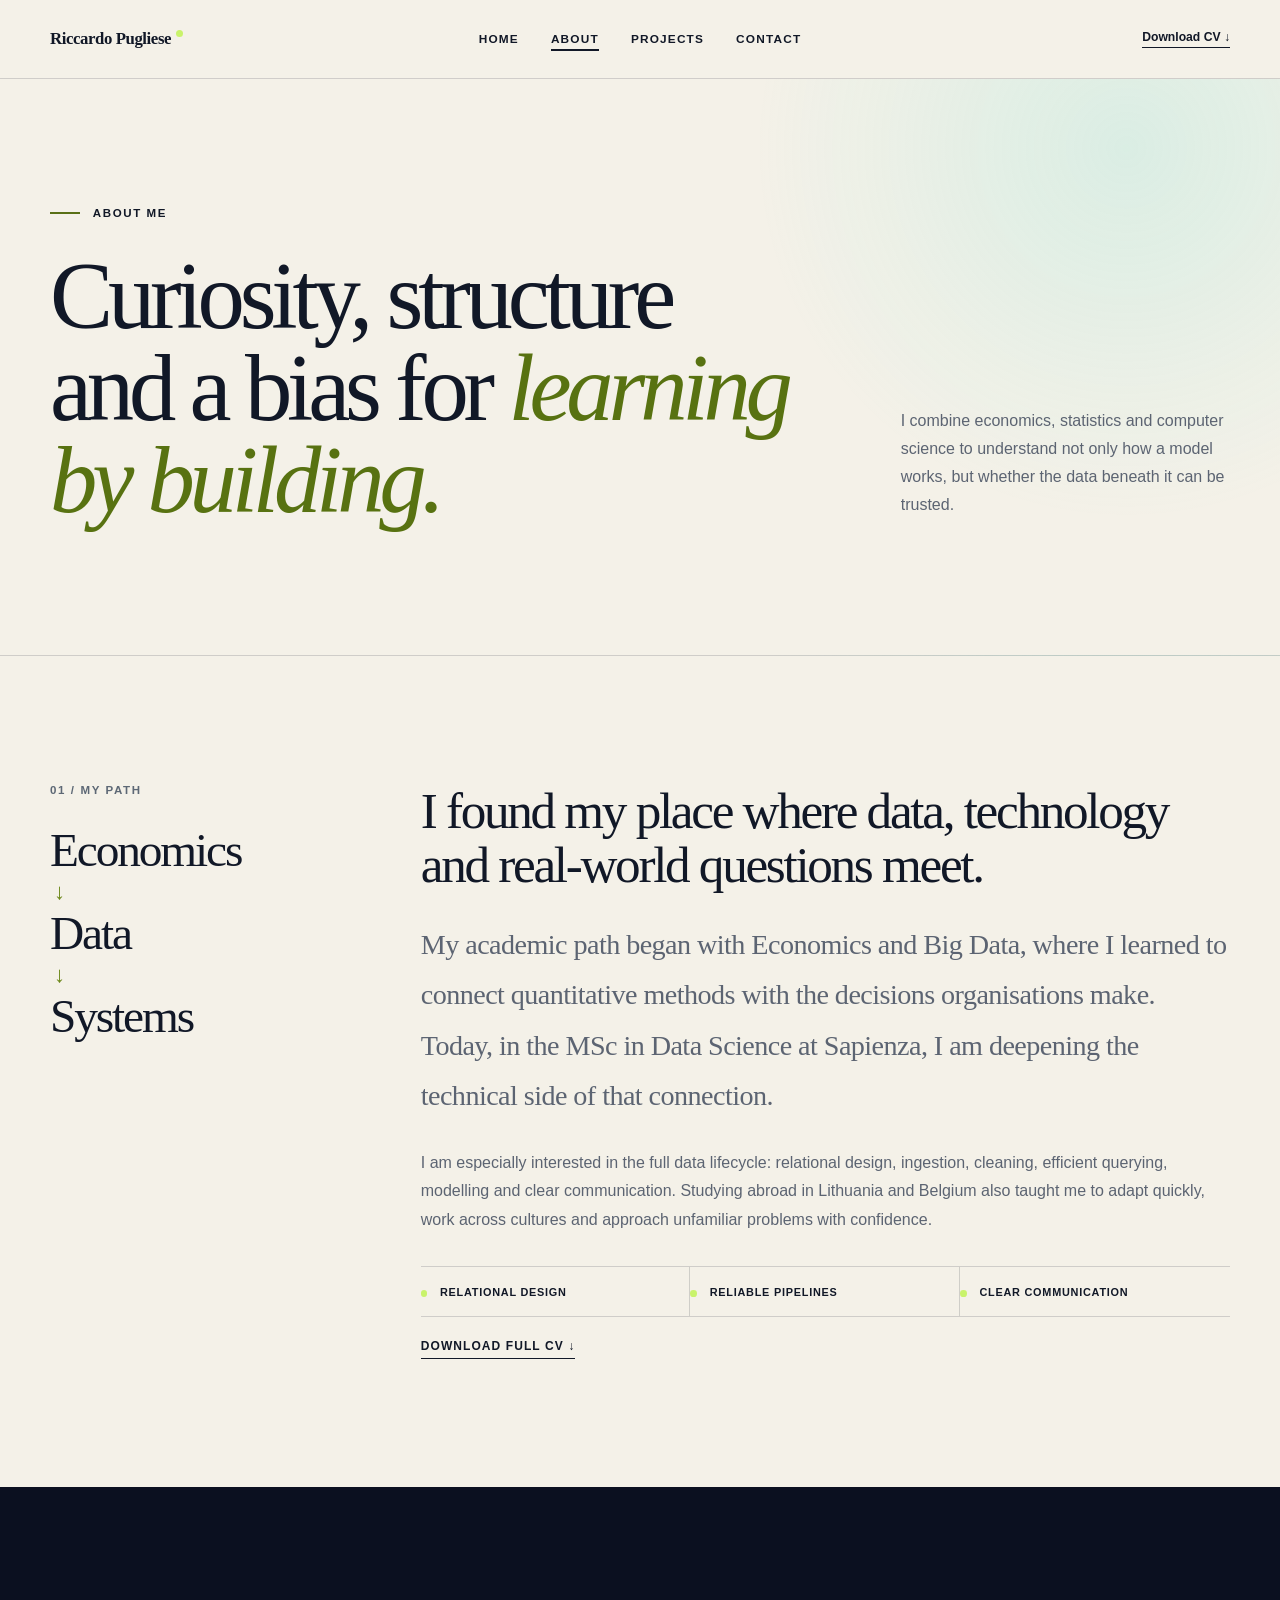
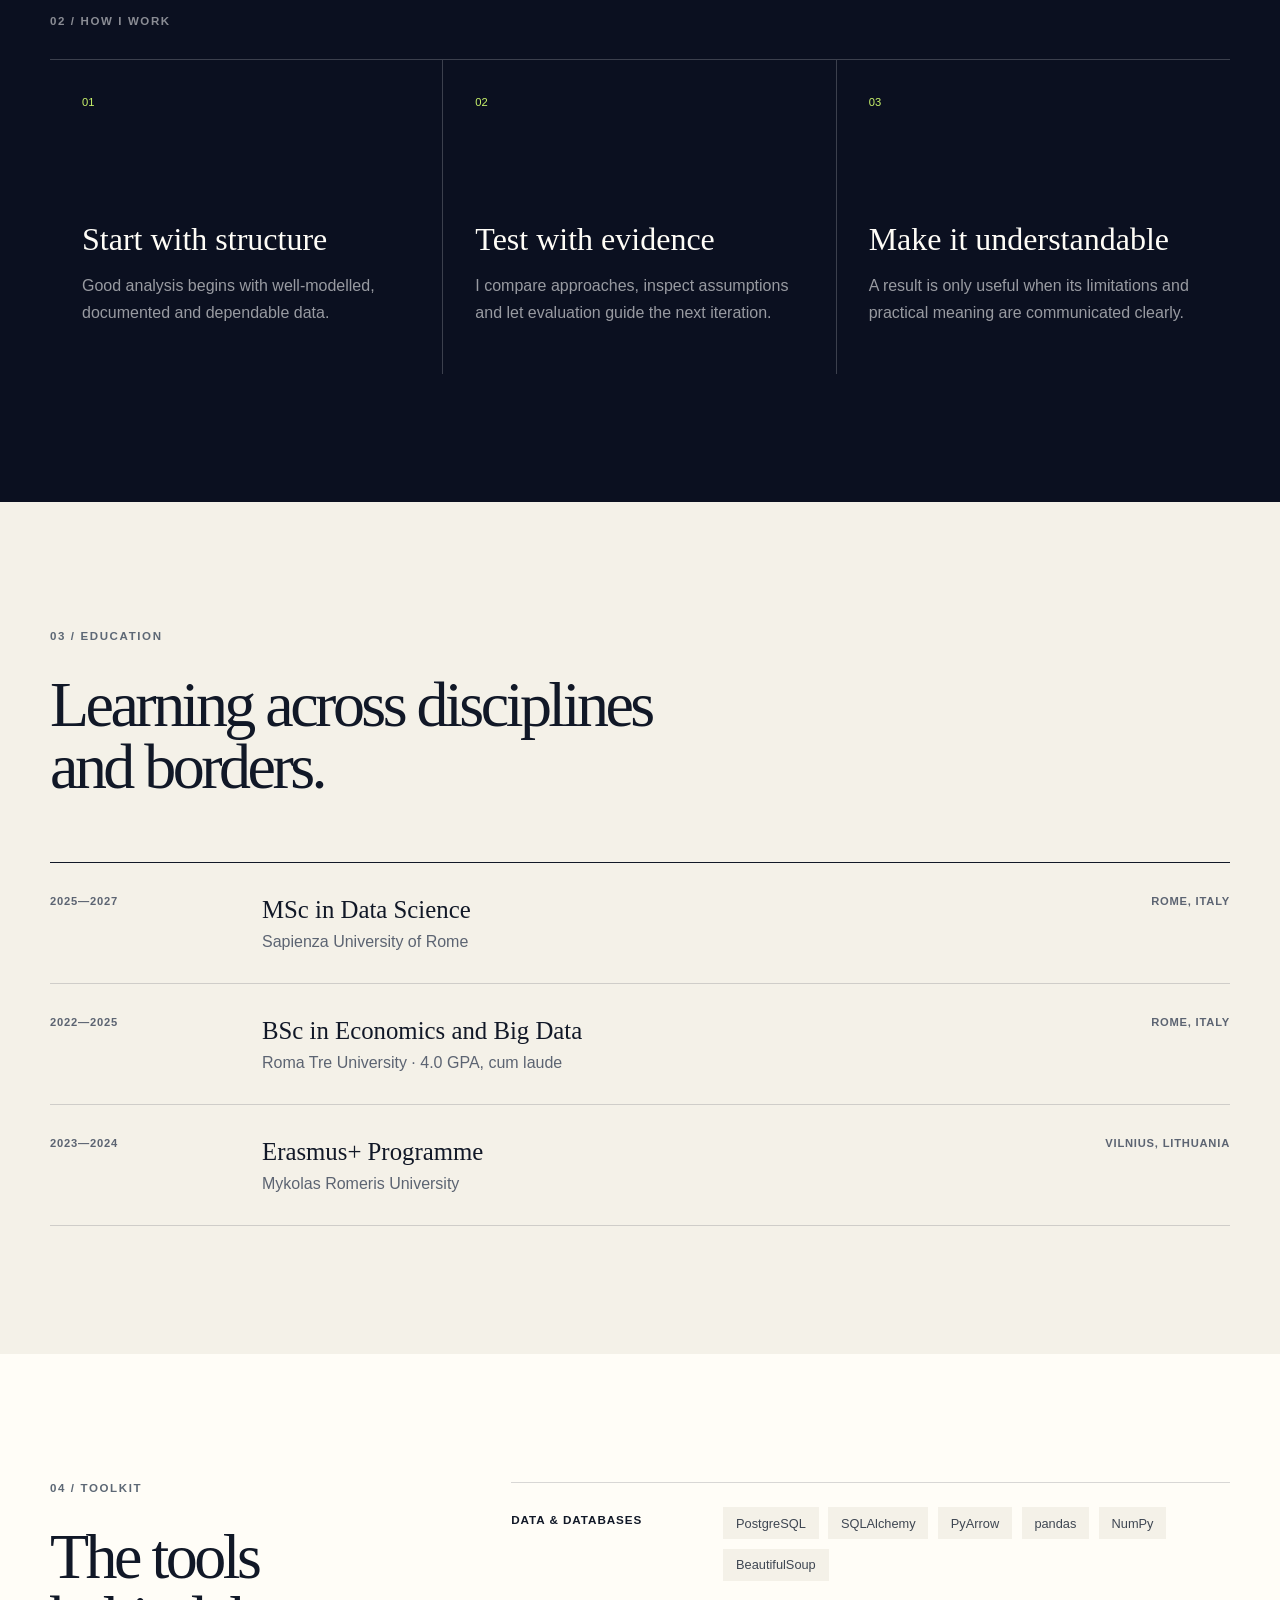
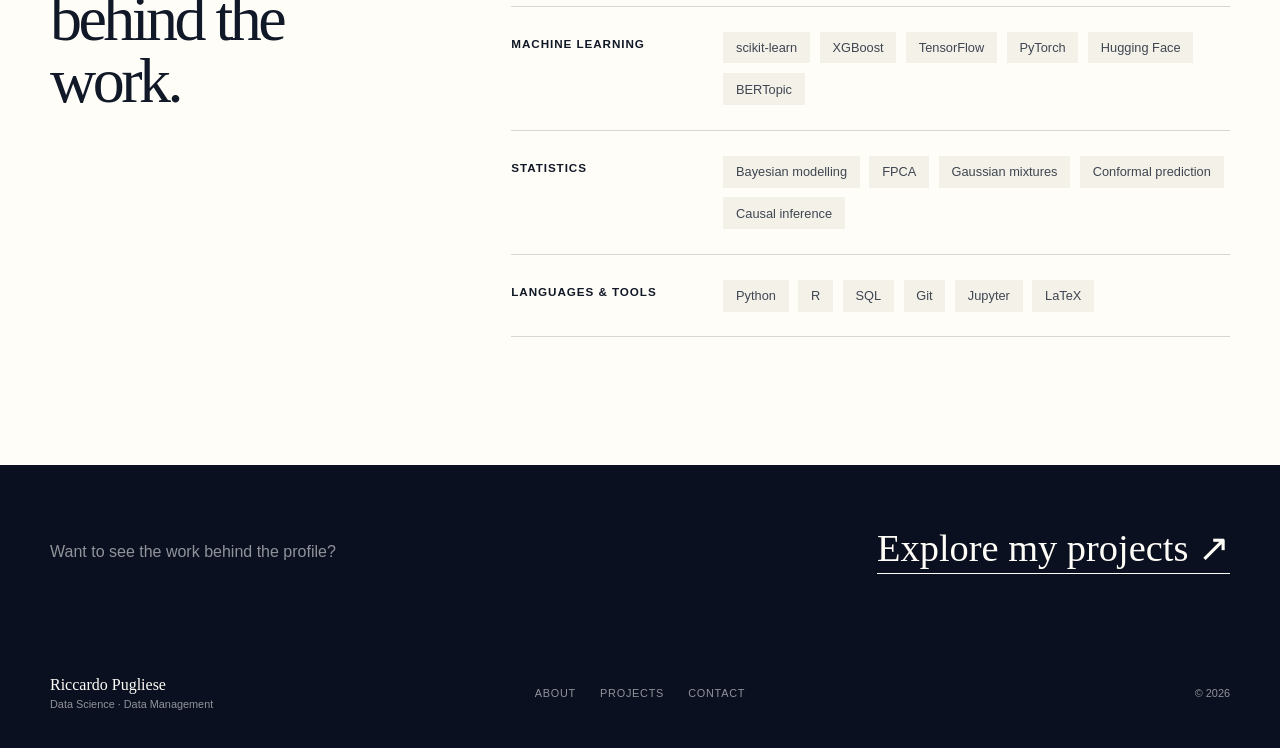
==== about/index.html @ ff1b3533 "Add files via upload" ====
<!DOCTYPE html>
<html lang="en"><head>
  <meta charset="UTF-8"><meta name="viewport" content="width=device-width, initial-scale=1.0"><meta name="description" content="About Riccardo Pugliese: education, international experience and technical toolkit.">
  <title>About | Riccardo Pugliese</title><link rel="icon" href="../favicon.svg" type="image/svg+xml"><link rel="stylesheet" href="../styles.css">
</head><body>
  <a class="skip-link" href="#main">Skip to content</a>
  <header class="site-header"><div class="shell header-inner"><a class="wordmark" href="../">Riccardo Pugliese</a><nav class="desktop-nav" aria-label="Main navigation"><a href="../">Home</a><a href="./" aria-current="page">About</a><a href="../projects/">Projects</a><a href="../contact/">Contact</a></nav><a class="header-cta" href="../riccardo-pugliese-cv.pdf" download>Download CV ↓</a><details class="mobile-menu"><summary>Menu</summary><nav aria-label="Mobile navigation"><a href="../">Home</a><a href="./" aria-current="page">About</a><a href="../projects/">Projects</a><a href="../contact/">Contact</a></nav></details></div></header>
  <main id="main">
    <section class="page-hero about-hero"><div class="shell"><p class="eyebrow"><span></span> About me</p><div class="page-title-grid"><h1>Curiosity, structure and a bias for <em>learning by building.</em></h1><p>I combine economics, statistics and computer science to understand not only how a model works, but whether the data beneath it can be trusted.</p></div></div></section>
    <section class="section about-story"><div class="shell about-story-grid"><div class="about-story-lead"><p class="section-number">01 / MY PATH</p><p class="path-mark" aria-label="Economics to data to systems"><span>Economics</span><i>→</i><span>Data</span><i>→</i><span>Systems</span></p></div><div class="story-copy"><h2>I found my place where data, technology and real-world questions meet.</h2><p class="large-copy">My academic path began with Economics and Big Data, where I learned to connect quantitative methods with the decisions organisations make. Today, in the MSc in Data Science at Sapienza, I am deepening the technical side of that connection.</p><p>I am especially interested in the full data lifecycle: relational design, ingestion, cleaning, efficient querying, modelling and clear communication. Studying abroad in Lithuania and Belgium also taught me to adapt quickly, work across cultures and approach unfamiliar problems with confidence.</p><div class="focus-list" aria-label="Core interests"><span>Relational design</span><span>Reliable pipelines</span><span>Clear communication</span></div><a class="text-link" href="../riccardo-pugliese-cv.pdf" download>Download full CV ↓</a></div></div></section>
    <section class="section principles-section"><div class="shell"><p class="section-number light">02 / HOW I WORK</p><div class="principle-grid"><article><span>01</span><h3>Start with structure</h3><p>Good analysis begins with well-modelled, documented and dependable data.</p></article><article><span>02</span><h3>Test with evidence</h3><p>I compare approaches, inspect assumptions and let evaluation guide the next iteration.</p></article><article><span>03</span><h3>Make it understandable</h3><p>A result is only useful when its limitations and practical meaning are communicated clearly.</p></article></div></div></section>
    <section class="section education-section"><div class="shell"><div class="education-heading"><p class="section-number">03 / EDUCATION</p><h2>Learning across disciplines<br>and borders.</h2></div><div class="timeline"><article><span class="timeline-year">2025—2027</span><div><h3>MSc in Data Science</h3><p>Sapienza University of Rome</p></div><span class="timeline-place">Rome, Italy</span></article><article><span class="timeline-year">2022—2025</span><div><h3>BSc in Economics and Big Data</h3><p>Roma Tre University · 4.0 GPA, cum laude</p></div><span class="timeline-place">Rome, Italy</span></article><article><span class="timeline-year">2023—2024</span><div><h3>Erasmus+ Programme</h3><p>Mykolas Romeris University</p></div><span class="timeline-place">Vilnius, Lithuania</span></article></div></div></section>
    <section class="section skills-section"><div class="shell split-intro"><div><p class="section-number">04 / TOOLKIT</p><h2>The tools behind the work.</h2></div><div class="skill-groups"><div class="skill-group"><h3>Data &amp; databases</h3><ul><li>PostgreSQL</li><li>SQLAlchemy</li><li>PyArrow</li><li>pandas</li><li>NumPy</li><li>BeautifulSoup</li></ul></div><div class="skill-group"><h3>Machine learning</h3><ul><li>scikit-learn</li><li>XGBoost</li><li>TensorFlow</li><li>PyTorch</li><li>Hugging Face</li><li>BERTopic</li></ul></div><div class="skill-group"><h3>Statistics</h3><ul><li>Bayesian modelling</li><li>FPCA</li><li>Gaussian mixtures</li><li>Conformal prediction</li><li>Causal inference</li></ul></div><div class="skill-group"><h3>Languages &amp; tools</h3><ul><li>Python</li><li>R</li><li>SQL</li><li>Git</li><li>Jupyter</li><li>LaTeX</li></ul></div></div></div></section>
    <section class="page-end-cta"><div class="shell"><p>Want to see the work behind the profile?</p><a href="../projects/">Explore my projects ↗</a></div></section>
  </main>
  <footer><div class="shell footer-inner"><div><strong>Riccardo Pugliese</strong><span>Data Science · Data Management</span></div><nav><a href="./">About</a><a href="../projects/">Projects</a><a href="../contact/">Contact</a></nav><span>© 2026</span></div></footer>
</body></html>
---- styles.css ----
:root {
  --ink: #111827;
  --night: #0b1020;
  --paper: #f4f1e8;
  --white: #fffdf7;
  --muted: #5c6472;
  --line: rgba(17, 24, 39, 0.16);
  --acid: #c9f36b;
  --aqua: #65dfd1;
}

* { box-sizing: border-box; }
html { scroll-behavior: smooth; }
body { margin: 0; overflow-x: hidden; background: var(--paper); color: var(--ink); font-family: Arial, Helvetica, sans-serif; text-rendering: optimizeLegibility; }
::selection { color: var(--night); background: var(--acid); }
a { color: inherit; text-decoration: none; }
img { display: block; max-width: 100%; }
button, a, summary { -webkit-tap-highlight-color: transparent; }
.shell { width: min(1180px, calc(100% - 48px)); margin-inline: auto; }
.skip-link { position: fixed; left: 1rem; top: -5rem; z-index: 99; padding: .8rem 1rem; background: var(--acid); color: var(--night); }
.skip-link:focus { top: 1rem; }

.site-header { position: sticky; top: 0; z-index: 50; background: color-mix(in srgb, var(--paper) 90%, transparent); border-bottom: 1px solid var(--line); backdrop-filter: blur(18px); }
.header-inner { position: relative; height: 78px; display: grid; grid-template-columns: 1fr auto 1fr; align-items: center; gap: 2rem; }
.wordmark { width: fit-content; font-family: Georgia, "Times New Roman", serif; font-size: 1.05rem; font-weight: 700; letter-spacing: -.025em; }
.wordmark::after { content: ""; display: inline-block; width: .42em; aspect-ratio: 1; margin-left: .32em; border-radius: 50%; background: var(--acid); transform: translateY(-.42em); transition: transform .35s ease, background .35s ease; }
.wordmark:hover::after { background: var(--aqua); transform: translateY(-.42em) scale(1.5); }
.desktop-nav { display: flex; align-items: center; gap: 2rem; font-size: .74rem; font-weight: 700; text-transform: uppercase; letter-spacing: .1em; }
.desktop-nav a { position: relative; padding-block: .45rem; }
.desktop-nav a::after { content: ""; position: absolute; right: 0; bottom: .12rem; left: 0; height: 2px; background: var(--ink); transform: scaleX(0); transform-origin: right; transition: transform .3s ease; }
.desktop-nav a:hover::after, .desktop-nav a[aria-current="page"]::after { transform: scaleX(1); transform-origin: left; }
.text-link, .footer-inner a { transition: opacity .2s ease; }
.text-link:hover, .footer-inner a:hover { opacity: .55; }
.header-cta { justify-self: end; display: inline-flex; gap: .7rem; align-items: center; font-size: .76rem; font-weight: 800; border-bottom: 1px solid currentColor; padding-bottom: .2rem; }
.mobile-menu { display: none; }

.eyebrow, .section-number { margin: 0 0 2rem; font-size: .72rem; font-weight: 800; letter-spacing: .14em; text-transform: uppercase; }
.eyebrow { display: flex; align-items: center; gap: .8rem; }
.eyebrow span { width: 30px; height: 2px; background: #597016; }
.section-number { color: #5d6875; }
.section-number.light { color: rgba(255,255,255,.52); }
h1, h2, h3, p { overflow-wrap: anywhere; }
.hero h1, .page-hero h1, .section h2, .projects-heading h2, .home-cta h2, .contact-page h2 {
  margin: 0; font-family: Georgia, "Times New Roman", serif; font-weight: 400; letter-spacing: -.055em; line-height: .97;
}
.hero h1 em, .page-hero h1 em, .projects-heading h2 em { color: #587211; font-weight: 400; }

.hero { position: relative; isolation: isolate; min-height: 690px; display: grid; align-items: center; padding: 5rem 0 5.5rem; overflow: hidden; }
.hero::before { content: ""; position: absolute; z-index: -2; width: 54rem; aspect-ratio: 1; top: -29rem; right: -19rem; border-radius: 50%; background: radial-gradient(circle, rgba(101,223,209,.34), rgba(101,223,209,0) 68%); filter: blur(2px); animation: ambient-drift 9s ease-in-out infinite alternate; }
.hero::after { content: ""; position: absolute; z-index: -1; inset: 0; opacity: .2; background-image: linear-gradient(rgba(17,24,39,.14) 1px, transparent 1px), linear-gradient(90deg, rgba(17,24,39,.14) 1px, transparent 1px); background-size: 64px 64px; mask-image: linear-gradient(90deg, transparent, #000 70%, transparent); }
.hero-grid { position: relative; display: grid; grid-template-columns: minmax(0, 1.35fr) minmax(320px, .65fr); gap: clamp(3rem, 7vw, 7rem); align-items: center; }
.hero-copy > * { animation: rise-in .75s cubic-bezier(.2,.7,.2,1) both; }
.hero-copy > :nth-child(2) { animation-delay: .08s; }
.hero-copy > :nth-child(3) { animation-delay: .16s; }
.hero-copy > :nth-child(4) { animation-delay: .24s; }
.hero h1 { max-width: 790px; font-size: clamp(3.8rem, 6.6vw, 6.7rem); }
.hero-intro { max-width: 700px; margin: 2rem 0 0; color: var(--muted); font-size: clamp(1rem, 1.4vw, 1.15rem); line-height: 1.75; }
.hero-actions { display: flex; flex-wrap: wrap; gap: .9rem; margin-top: 2.2rem; }
.button { min-height: 52px; display: inline-flex; align-items: center; justify-content: center; gap: 1rem; padding: 0 1.3rem; border: 1px solid var(--ink); font-size: .8rem; font-weight: 800; transition: transform .2s ease, background .2s ease; }
.button:hover { transform: translateY(-3px); }
.button-primary { background: var(--ink); color: var(--white); }
.button-ghost { background: transparent; }
.portrait-card { margin: 0; transform: rotate(1.5deg); animation: portrait-enter .9s cubic-bezier(.2,.75,.2,1) .16s both; transition: transform .55s cubic-bezier(.2,.75,.2,1); }
.portrait-card:hover { transform: rotate(0) translateY(-8px); }
.portrait-frame { position: relative; overflow: hidden; aspect-ratio: 4 / 4.7; background: var(--night); box-shadow: 22px 22px 0 var(--acid); }
.portrait-frame::before { content: ""; position: absolute; z-index: 1; inset: -40% 45% -40% -75%; background: linear-gradient(110deg, transparent 25%, rgba(255,255,255,.22) 50%, transparent 75%); transform: translateX(-45%); transition: transform .8s ease; pointer-events: none; }
.portrait-card:hover .portrait-frame::before { transform: translateX(210%); }
.portrait-frame::after { content: ""; position: absolute; inset: 0; border: 1px solid rgba(255,255,255,.18); pointer-events: none; }
.portrait-frame img { width: 100%; height: 100%; object-fit: cover; object-position: center 25%; transition: transform .8s cubic-bezier(.2,.75,.2,1), filter .8s ease; }
.portrait-card:hover .portrait-frame img { transform: scale(1.035); filter: saturate(1.06) contrast(1.02); }
.portrait-card figcaption { display: flex; justify-content: space-between; gap: 1rem; margin-top: 2rem; padding-top: .9rem; border-top: 1px solid var(--line); color: var(--muted); font-size: .65rem; text-transform: uppercase; letter-spacing: .08em; }
.portrait-card figcaption span:first-child { color: var(--ink); font-weight: 800; }

.signal-strip { background: var(--acid); border-block: 1px solid var(--ink); }
.signal-grid { min-height: 120px; display: grid; grid-template-columns: repeat(4,1fr); align-items: center; }
.signal-grid div { min-height: 63px; display: flex; flex-direction: column; justify-content: center; padding-inline: 2rem; border-left: 1px solid rgba(17,24,39,.3); }
.signal-grid div:last-child { border-right: 1px solid rgba(17,24,39,.3); }
.signal-grid strong { font: 400 2rem/1 Georgia, serif; }
.signal-grid span { margin-top: .45rem; font-size: .65rem; font-weight: 700; text-transform: uppercase; letter-spacing: .06em; }

.section { padding: clamp(6rem, 10vw, 9rem) 0; }
.split-intro { display: grid; grid-template-columns: .65fr 1.35fr; gap: clamp(4rem, 9vw, 9rem); }
.section h2 { font-size: clamp(3rem, 5vw, 5.1rem); }
.large-copy { color: var(--ink); font: 400 clamp(1.35rem, 2.2vw, 1.95rem)/1.5 Georgia, serif; letter-spacing: -.02em; }
.split-intro .large-copy { max-width: 760px; margin: 1.7rem 0 0; }
.text-link { width: fit-content; display: inline-flex; align-items: center; gap: .8rem; margin-top: 1.4rem; padding-bottom: .3rem; border-bottom: 1px solid; font-size: .75rem; font-weight: 800; text-transform: uppercase; letter-spacing: .09em; }
.light-link { color: var(--white); }

.projects-section { color: var(--white); background: var(--night); }
.projects-heading { display: flex; justify-content: space-between; align-items: end; gap: 4rem; margin-bottom: 4rem; }
.projects-heading h2 { font-size: clamp(3.1rem, 5.4vw, 5.7rem); }
.projects-heading h2 em { color: var(--acid); }
.featured-grid { display: grid; grid-template-columns: repeat(3, 1fr); border-top: 1px solid rgba(255,255,255,.2); border-left: 1px solid rgba(255,255,255,.2); }
.featured-card { position: relative; min-height: 430px; display: flex; flex-direction: column; padding: 2rem; overflow: hidden; border-right: 1px solid rgba(255,255,255,.2); border-bottom: 1px solid rgba(255,255,255,.2); transition: background .3s ease, transform .3s ease; }
.featured-card::after { content: ""; position: absolute; right: 0; bottom: 0; left: 0; height: 3px; background: linear-gradient(90deg, var(--acid), var(--aqua)); transform: scaleX(0); transform-origin: left; transition: transform .35s ease; }
.featured-card:hover { background: rgba(255,255,255,.055); transform: translateY(-6px); }
.featured-card:hover::after { transform: scaleX(1); }
.featured-card > div:first-child { display: flex; justify-content: space-between; gap: 1rem; color: rgba(255,255,255,.5); font-size: .64rem; text-transform: uppercase; letter-spacing: .08em; }
.featured-card > div:first-child span:first-child { color: var(--acid); }
.featured-card h3 { margin: auto 0 1rem; font: 400 clamp(1.7rem, 2.5vw, 2.35rem)/1.12 Georgia, serif; letter-spacing: -.035em; }
.featured-card p { margin: 0; color: rgba(255,255,255,.58); font-size: .9rem; line-height: 1.65; }
.tag-list { display: flex; flex-wrap: wrap; gap: .45rem; margin: 1.4rem 0 0; padding: 0; list-style: none; }
.tag-list li { padding: .34rem .6rem; border: 1px solid rgba(255,255,255,.23); border-radius: 999px; font-size: .62rem; letter-spacing: .035em; }

.home-cta { background: var(--aqua); padding: clamp(5rem, 8vw, 8rem) 0; }
.home-cta-inner { display: flex; justify-content: space-between; align-items: end; gap: 3rem; }
.home-cta h2 { max-width: 860px; font-size: clamp(3.3rem, 7vw, 7rem); }
.round-link { flex: 0 0 auto; display: grid; place-items: center; width: 92px; aspect-ratio: 1; border: 1px solid var(--ink); border-radius: 50%; font-size: 2rem; transition: color .2s ease, background .2s ease; }
.round-link:hover { color: var(--white); background: var(--night); }

.page-hero { position: relative; overflow: hidden; padding: clamp(6rem, 10vw, 9rem) 0; border-bottom: 1px solid var(--line); background-image: radial-gradient(circle at 88% 12%, rgba(101,223,209,.18), transparent 30%); }
.page-hero .shell { position: relative; animation: rise-in .7s cubic-bezier(.2,.7,.2,1) both; }
.page-title-grid { display: grid; grid-template-columns: 1.25fr .55fr; gap: clamp(3rem, 8vw, 8rem); align-items: end; }
.page-hero h1 { font-size: clamp(4rem, 7.4vw, 7.4rem); }
.page-title-grid > p { margin: 0 0 .5rem; color: var(--muted); line-height: 1.75; }

.about-story-grid { display: grid; grid-template-columns: minmax(210px, .48fr) minmax(0, 1.52fr); gap: clamp(4rem, 9vw, 9rem); align-items: start; }
.about-story-lead { position: sticky; top: 112px; }
.path-mark { display: flex; flex-direction: column; align-items: flex-start; gap: .5rem; margin: 0; font: 400 clamp(2.1rem, 3.7vw, 3.75rem)/.95 Georgia, serif; letter-spacing: -.045em; }
.path-mark i { color: #6d881a; font: normal 400 1.4rem/1 Arial, sans-serif; transform: rotate(90deg); }
.path-mark span { transition: transform .3s ease, color .3s ease; }
.path-mark span:hover { color: #587211; transform: translateX(.25rem); }
.story-copy h2 { font: 400 clamp(2.4rem, 4vw, 4rem)/1.06 Georgia, serif; letter-spacing: -.045em; }
.story-copy p:not(.section-number) { color: var(--muted); line-height: 1.78; }
.story-copy .large-copy { color: var(--ink); }
.focus-list { display: grid; grid-template-columns: repeat(3,1fr); margin-top: 2rem; border-block: 1px solid var(--line); }
.focus-list span { position: relative; padding: 1.15rem .9rem 1.15rem 1.2rem; border-right: 1px solid var(--line); font-size: .68rem; font-weight: 800; letter-spacing: .07em; text-transform: uppercase; }
.focus-list span::before { content: ""; position: absolute; top: 1.42rem; left: 0; width: .42rem; aspect-ratio: 1; border-radius: 50%; background: var(--acid); }
.focus-list span:last-child { border-right: 0; }
.principles-section { color: var(--white); background: var(--night); }
.principle-grid { display: grid; grid-template-columns: repeat(3,1fr); border-top: 1px solid rgba(255,255,255,.2); }
.principle-grid article { min-height: 310px; padding: 2rem; border-right: 1px solid rgba(255,255,255,.2); }
.principle-grid article:last-child { border-right: 0; }
.principle-grid span { color: var(--acid); font-size: .7rem; }
.principle-grid h3 { margin: 7rem 0 1rem; font: 400 2rem/1.1 Georgia, serif; }
.principle-grid p { color: rgba(255,255,255,.58); line-height: 1.65; }
.education-heading { margin-bottom: 4rem; }
.timeline { border-top: 1px solid var(--ink); }
.timeline article { display: grid; grid-template-columns: 180px 1fr auto; gap: 2rem; align-items: start; padding: 2rem 0; border-bottom: 1px solid var(--line); }
.timeline-year, .timeline-place { color: var(--muted); font-size: .7rem; font-weight: 700; text-transform: uppercase; letter-spacing: .07em; }
.timeline h3 { margin: 0; font: 400 1.55rem/1.2 Georgia, serif; }
.timeline p { margin: .5rem 0 0; color: var(--muted); }
.skills-section { background: var(--white); }
.skill-groups { border-top: 1px solid var(--line); }
.skill-group { display: grid; grid-template-columns: 180px 1fr; gap: 2rem; padding: 1.55rem 0; border-bottom: 1px solid var(--line); }
.skill-group h3 { margin: .35rem 0 0; font-size: .73rem; text-transform: uppercase; letter-spacing: .08em; }
.skill-group ul { display: flex; flex-wrap: wrap; gap: .6rem; margin: 0; padding: 0; list-style: none; }
.skill-group li { padding: .53rem .8rem; background: var(--paper); color: #3e4652; font-size: .8rem; }
.page-end-cta { padding: 4rem 0; color: var(--white); background: var(--night); }
.page-end-cta .shell { display: flex; justify-content: space-between; align-items: center; gap: 2rem; }
.page-end-cta p { margin: 0; color: rgba(255,255,255,.55); }
.page-end-cta a { font: 400 clamp(1.5rem, 3vw, 2.5rem)/1 Georgia, serif; border-bottom: 1px solid; padding-bottom: .35rem; }

.projects-page { background: var(--night); color: var(--white); }
.projects-page .page-hero { border-color: rgba(255,255,255,.18); }
.projects-page .eyebrow span { background: var(--acid); }
.projects-page .page-title-grid > p { color: rgba(255,255,255,.55); }
.projects-page .page-hero h1 em { color: var(--acid); }
.all-projects { padding-bottom: 8rem; }
.project-row { display: grid; grid-template-columns: 72px 1fr 1.3fr; gap: 2rem; padding: 2.3rem 0; border-bottom: 1px solid rgba(255,255,255,.18); }
.project-row { transition: padding-inline .3s ease, background .3s ease; }
.project-row:hover { padding-inline: 1rem; background: linear-gradient(90deg, rgba(201,243,107,.055), transparent 70%); }
.project-row:first-child { border-top: 1px solid rgba(255,255,255,.18); }
.project-row-number { color: var(--acid); font-size: .7rem; }
.project-row h2 { margin: 0; font: 400 clamp(1.6rem, 2.6vw, 2.45rem)/1.12 Georgia, serif; letter-spacing: -.035em; }
.project-category { display: block; margin-top: .7rem; color: rgba(255,255,255,.45); font-size: .65rem; text-transform: uppercase; letter-spacing: .08em; }
.project-row p { margin: 0; color: rgba(255,255,255,.58); line-height: 1.65; }
.project-row .tag-list { margin-top: 1.2rem; }

.contact-page { min-height: calc(100vh - 78px); display: grid; align-items: center; padding: clamp(5rem, 9vw, 9rem) 0; background: var(--aqua); }
.contact-grid { display: grid; grid-template-columns: 1.25fr .55fr; gap: clamp(4rem, 9vw, 9rem); align-items: end; }
.contact-page h1 { margin: 0; font: 400 clamp(4.2rem, 8vw, 8rem)/.95 Georgia, serif; letter-spacing: -.06em; }
.contact-page h1 em { color: #31594f; font-weight: 400; }
.contact-lead { max-width: 650px; margin: 2rem 0 0; line-height: 1.75; }
.contact-email { display: inline-flex; align-items: center; gap: 1rem; margin-top: 2.5rem; padding-bottom: .4rem; border-bottom: 2px solid; font-size: clamp(.95rem, 1.7vw, 1.35rem); font-weight: 700; }
.contact-links { border-top: 1px solid rgba(17,24,39,.3); }
.contact-links a { display: flex; justify-content: space-between; gap: 1rem; padding: 1.2rem 0; border-bottom: 1px solid rgba(17,24,39,.3); font-size: .76rem; font-weight: 800; text-transform: uppercase; letter-spacing: .08em; }
.availability-card { margin-top: 2rem; padding: 1.4rem; color: var(--white); background: var(--night); }
.availability-card span { color: var(--acid); font-size: .65rem; text-transform: uppercase; letter-spacing: .1em; }
.availability-card p { margin-bottom: 0; color: rgba(255,255,255,.68); line-height: 1.6; }

footer { background: var(--night); color: rgba(255,255,255,.55); }
.footer-inner { min-height: 110px; display: grid; grid-template-columns: 1fr auto 1fr; align-items: center; gap: 2rem; font-size: .68rem; }
.footer-inner > div { display: flex; flex-direction: column; gap: .35rem; }
.footer-inner strong { color: var(--white); font: 400 1rem/1 Georgia, serif; }
.footer-inner nav { display: flex; gap: 1.5rem; text-transform: uppercase; letter-spacing: .07em; }
.footer-inner > span { justify-self: end; }

@keyframes rise-in {
  from { opacity: 0; transform: translateY(24px); }
  to { opacity: 1; transform: translateY(0); }
}

@keyframes portrait-enter {
  from { opacity: 0; transform: translateY(34px) rotate(4deg) scale(.96); }
  to { opacity: 1; transform: rotate(1.5deg) scale(1); }
}

@keyframes ambient-drift {
  from { transform: translate3d(0,0,0) scale(1); }
  to { transform: translate3d(-3rem,2rem,0) scale(1.08); }
}

@media (max-width: 900px) {
  .header-inner { grid-template-columns: 1fr auto auto; }
  .desktop-nav { display: none; }
  .mobile-menu { display: block; justify-self: end; }
  .mobile-menu summary { list-style: none; cursor: pointer; font-size: .72rem; font-weight: 800; text-transform: uppercase; letter-spacing: .08em; }
  .mobile-menu summary::-webkit-details-marker { display: none; }
  .mobile-menu nav { position: absolute; left: 0; right: 0; top: 77px; display: grid; background: var(--paper); border: 1px solid var(--line); box-shadow: 0 18px 35px rgba(11,16,32,.12); }
  .mobile-menu nav a { padding: 1rem 1.2rem; border-bottom: 1px solid var(--line); font: 400 1.35rem/1 Georgia, serif; }
  .hero-grid, .split-intro, .page-title-grid, .about-story-grid, .contact-grid { grid-template-columns: 1fr; }
  .hero-grid { gap: 5rem; }
  .portrait-card { width: min(480px, calc(100% - 20px)); }
  .featured-grid { grid-template-columns: 1fr; }
  .featured-card { min-height: 350px; }
  .about-story-lead { position: static; }
  .path-mark { max-width: 560px; flex-direction: row; flex-wrap: wrap; align-items: center; }
  .path-mark i { transform: none; }
  .principle-grid { grid-template-columns: 1fr; }
  .principle-grid article { min-height: auto; border-right: 0; border-bottom: 1px solid rgba(255,255,255,.2); }
  .principle-grid h3 { margin-top: 3rem; }
  .project-row { grid-template-columns: 55px 1fr; }
  .project-row > div:last-child { grid-column: 2; }
  .signal-grid { grid-template-columns: 1fr 1fr; padding-block: 1.1rem; }
  .projects-heading { align-items: start; flex-direction: column; }
  .timeline article { grid-template-columns: 130px 1fr; }
  .timeline-place { grid-column: 2; }
}

@media (max-width: 600px) {
  .shell { width: min(100% - 28px, 1180px); }
  .site-header .shell { width: min(100% - 34px, 1180px); }
  .header-inner { height: 68px; grid-template-columns: 1fr auto; }
  .wordmark { font-size: .98rem; }
  .header-cta { display: none; }
  .mobile-menu nav { top: 67px; }
  .hero { min-height: auto; padding: 4rem 0 5rem; }
  .hero h1, .page-hero h1 { font-size: clamp(3.35rem, 15vw, 5rem); }
  .hero-actions { flex-direction: column; }
  .button { width: 100%; }
  .portrait-frame { box-shadow: 12px 12px 0 var(--acid); }
  .portrait-card figcaption { flex-direction: column; }
  .signal-grid div { min-height: 76px; padding: .9rem; }
  .signal-grid div:nth-child(3), .signal-grid div:nth-child(4) { border-top: 1px solid rgba(17,24,39,.3); }
  .signal-grid span { font-size: .57rem; }
  .section { padding: 5rem 0; }
  .section h2 { font-size: 3rem; }
  .home-cta-inner { align-items: start; flex-direction: column; }
  .round-link { width: 70px; }
  .focus-list { grid-template-columns: 1fr; }
  .focus-list span { border-right: 0; border-bottom: 1px solid var(--line); }
  .focus-list span:last-child { border-bottom: 0; }
  .timeline article { grid-template-columns: 1fr; gap: .7rem; }
  .timeline-place { grid-column: 1; }
  .skill-group { grid-template-columns: 1fr; gap: 1rem; }
  .page-end-cta .shell { align-items: start; flex-direction: column; }
  .project-row { grid-template-columns: 1fr; }
  .project-row > div:last-child { grid-column: 1; }
  .contact-page h1 { font-size: clamp(3.6rem, 16vw, 5.5rem); }
  .contact-email { align-items: start; }
  .footer-inner { grid-template-columns: 1fr; padding: 2rem 0; }
  .footer-inner nav { flex-wrap: wrap; }
  .footer-inner > span { justify-self: start; }
}

@media (prefers-reduced-motion: reduce) {
  html { scroll-behavior: auto; }
  *, *::before, *::after { animation: none !important; transition-duration: .01ms !important; }
}
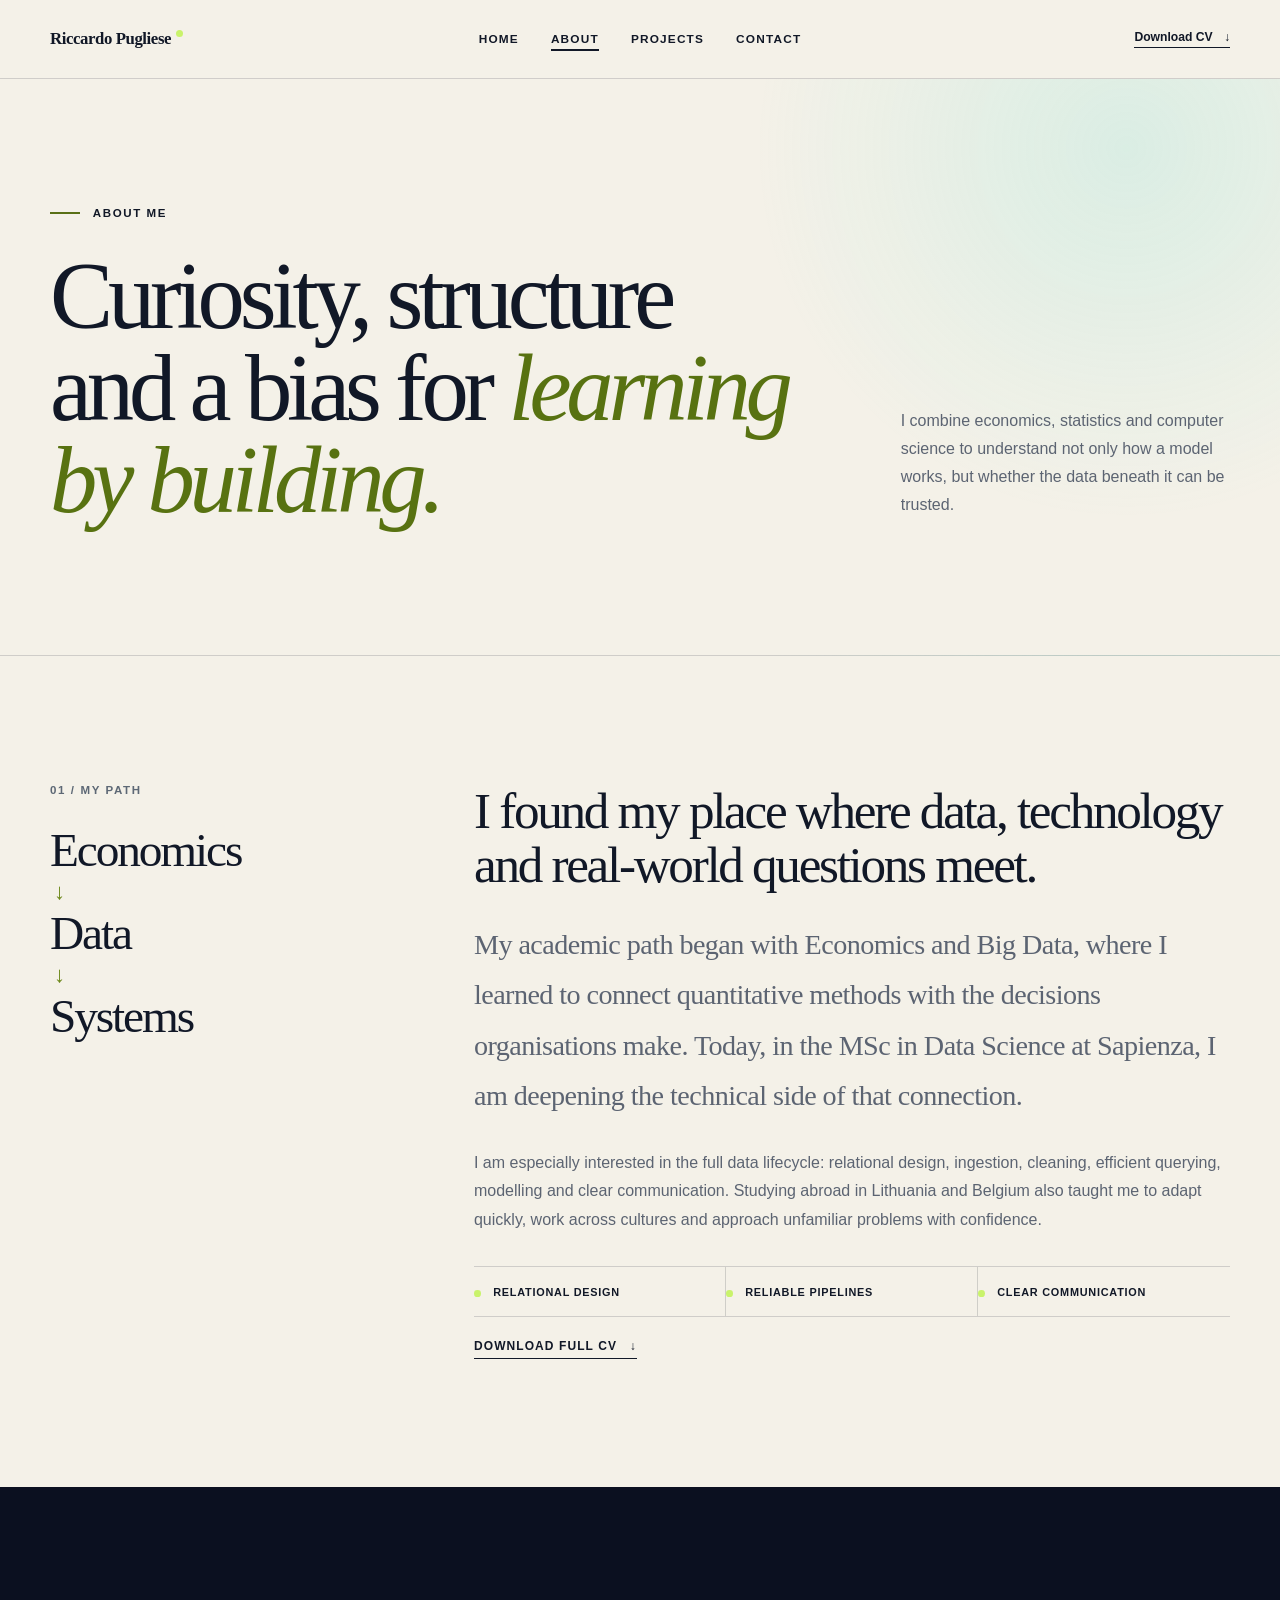
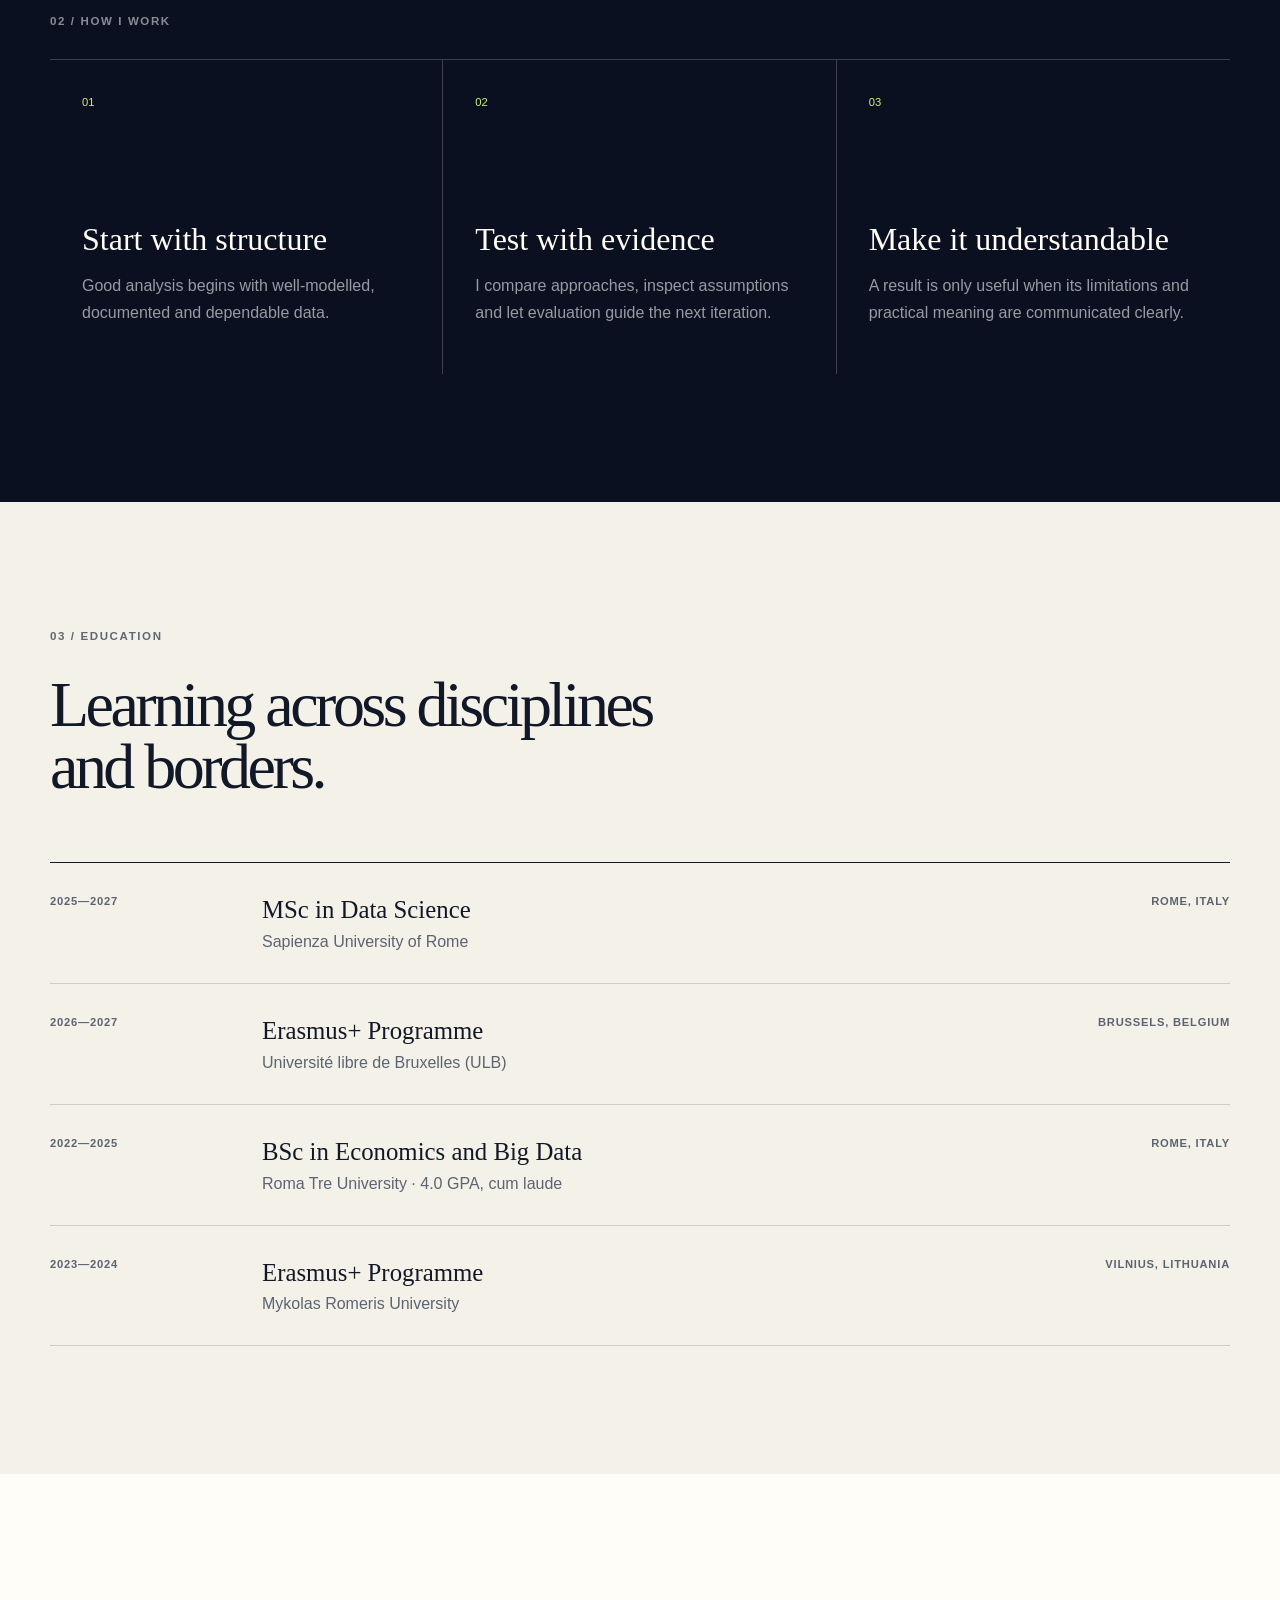
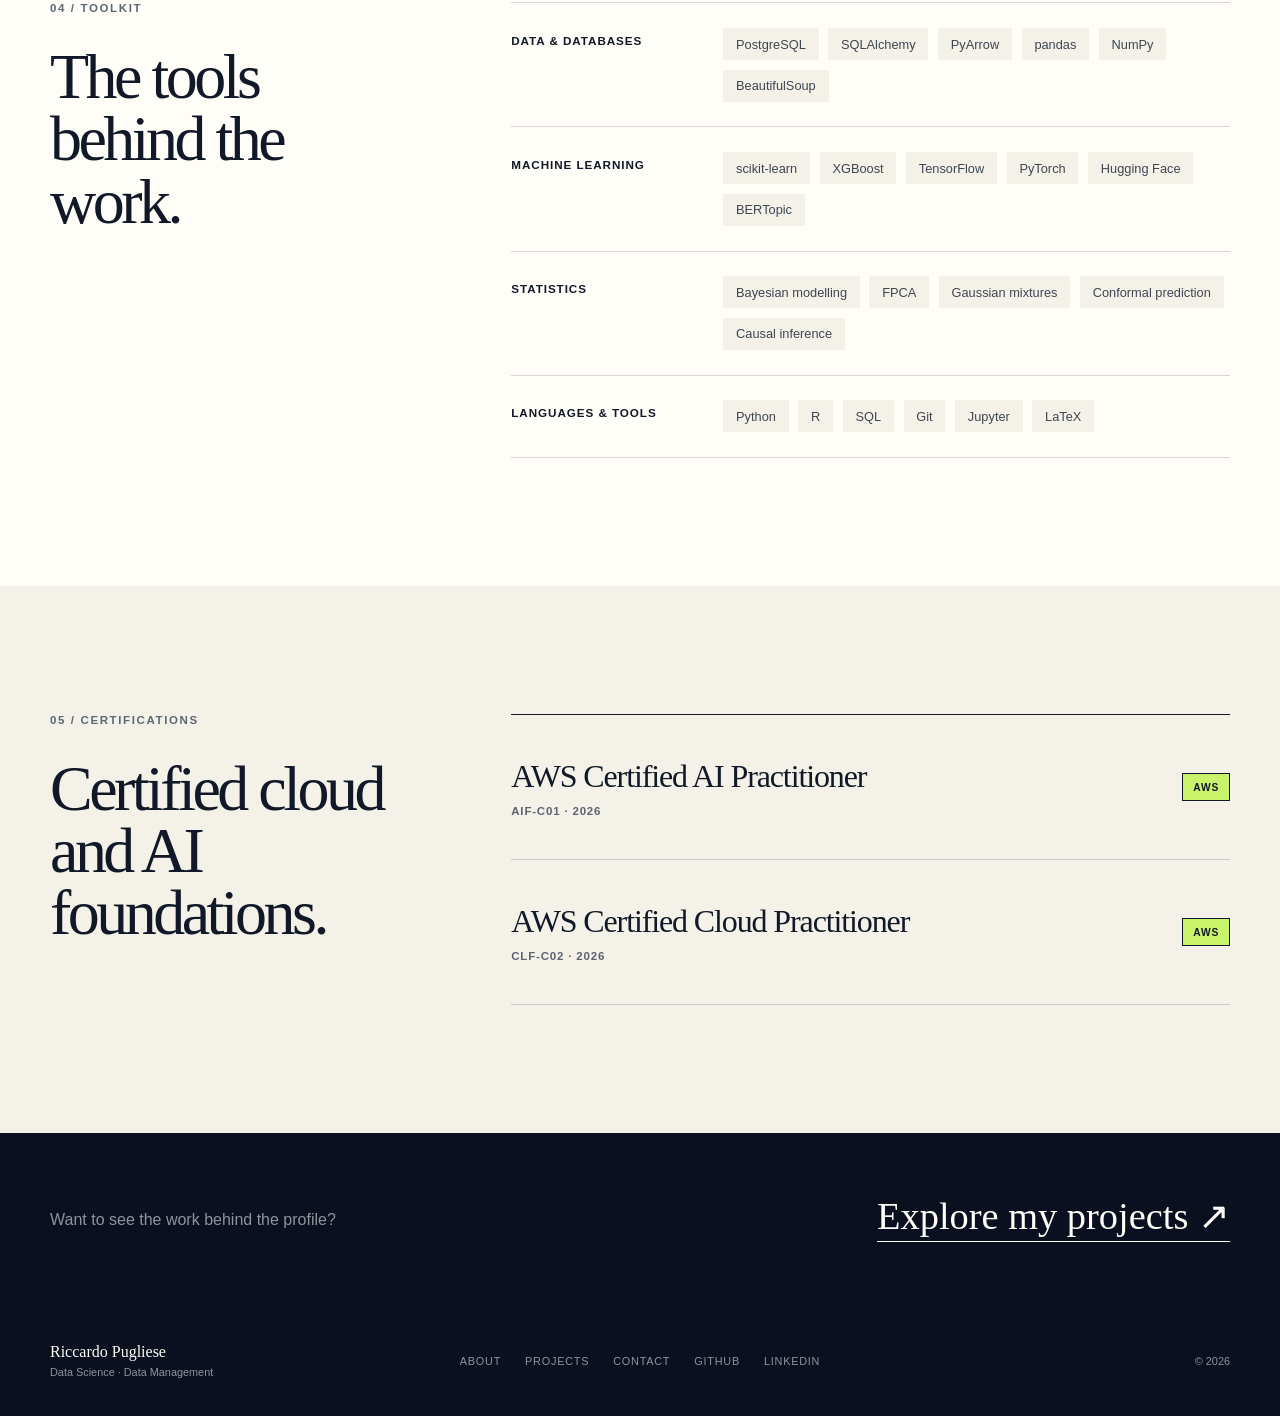
==== commit 620b656a: "Add files via upload" ====
--- a/about/index.html
+++ b/about/index.html
@@ -1,17 +1,32 @@
 <!DOCTYPE html>
 <html lang="en"><head>
-  <meta charset="UTF-8"><meta name="viewport" content="width=device-width, initial-scale=1.0"><meta name="description" content="About Riccardo Pugliese: education, international experience and technical toolkit.">
-  <title>About | Riccardo Pugliese</title><link rel="icon" href="../favicon.svg" type="image/svg+xml"><link rel="stylesheet" href="../styles.css">
+  <meta charset="UTF-8">
+  <meta name="viewport" content="width=device-width, initial-scale=1.0">
+  <meta name="description" content="About Riccardo Pugliese: education, international experience and technical toolkit.">
+  <link rel="canonical" href="https://1fiocco.github.io/about/">
+  <meta property="og:title" content="About | Riccardo Pugliese">
+  <meta property="og:description" content="About Riccardo Pugliese: education, international experience and technical toolkit.">
+  <meta property="og:type" content="website">
+  <meta property="og:url" content="https://1fiocco.github.io/about/">
+  <meta property="og:image" content="https://1fiocco.github.io/og.png">
+  <meta name="twitter:card" content="summary_large_image">
+  <meta name="twitter:title" content="About | Riccardo Pugliese">
+  <meta name="twitter:description" content="About Riccardo Pugliese: education, international experience and technical toolkit.">
+  <meta name="twitter:image" content="https://1fiocco.github.io/og.png">
+  <title>About | Riccardo Pugliese</title>
+  <link rel="icon" href="../favicon.svg" type="image/svg+xml">
+  <link rel="stylesheet" href="../styles.css">
 </head><body>
   <a class="skip-link" href="#main">Skip to content</a>
-  <header class="site-header"><div class="shell header-inner"><a class="wordmark" href="../">Riccardo Pugliese</a><nav class="desktop-nav" aria-label="Main navigation"><a href="../">Home</a><a href="./" aria-current="page">About</a><a href="../projects/">Projects</a><a href="../contact/">Contact</a></nav><a class="header-cta" href="../riccardo-pugliese-cv.pdf" download>Download CV ↓</a><details class="mobile-menu"><summary>Menu</summary><nav aria-label="Mobile navigation"><a href="../">Home</a><a href="./" aria-current="page">About</a><a href="../projects/">Projects</a><a href="../contact/">Contact</a></nav></details></div></header>
+  <header class="site-header"><div class="shell header-inner"><a class="wordmark" href="../">Riccardo Pugliese</a><nav class="desktop-nav" aria-label="Main navigation"><a href="../">Home</a><a href="./" aria-current="page">About</a><a href="../projects/">Projects</a><a href="../contact/">Contact</a></nav><a class="header-cta" href="../riccardo-pugliese-cv.pdf" download>Download CV <span aria-hidden="true">↓</span></a><details class="mobile-menu"><summary>Menu</summary><nav aria-label="Mobile navigation"><a href="../">Home</a><a href="./" aria-current="page">About</a><a href="../projects/">Projects</a><a href="../contact/">Contact</a><a class="mobile-menu-cv" href="../riccardo-pugliese-cv.pdf" download>Download CV <span aria-hidden="true">↓</span></a></nav></details></div></header>
   <main id="main">
     <section class="page-hero about-hero"><div class="shell"><p class="eyebrow"><span></span> About me</p><div class="page-title-grid"><h1>Curiosity, structure and a bias for <em>learning by building.</em></h1><p>I combine economics, statistics and computer science to understand not only how a model works, but whether the data beneath it can be trusted.</p></div></div></section>
-    <section class="section about-story"><div class="shell about-story-grid"><div class="about-story-lead"><p class="section-number">01 / MY PATH</p><p class="path-mark" aria-label="Economics to data to systems"><span>Economics</span><i>→</i><span>Data</span><i>→</i><span>Systems</span></p></div><div class="story-copy"><h2>I found my place where data, technology and real-world questions meet.</h2><p class="large-copy">My academic path began with Economics and Big Data, where I learned to connect quantitative methods with the decisions organisations make. Today, in the MSc in Data Science at Sapienza, I am deepening the technical side of that connection.</p><p>I am especially interested in the full data lifecycle: relational design, ingestion, cleaning, efficient querying, modelling and clear communication. Studying abroad in Lithuania and Belgium also taught me to adapt quickly, work across cultures and approach unfamiliar problems with confidence.</p><div class="focus-list" aria-label="Core interests"><span>Relational design</span><span>Reliable pipelines</span><span>Clear communication</span></div><a class="text-link" href="../riccardo-pugliese-cv.pdf" download>Download full CV ↓</a></div></div></section>
-    <section class="section principles-section"><div class="shell"><p class="section-number light">02 / HOW I WORK</p><div class="principle-grid"><article><span>01</span><h3>Start with structure</h3><p>Good analysis begins with well-modelled, documented and dependable data.</p></article><article><span>02</span><h3>Test with evidence</h3><p>I compare approaches, inspect assumptions and let evaluation guide the next iteration.</p></article><article><span>03</span><h3>Make it understandable</h3><p>A result is only useful when its limitations and practical meaning are communicated clearly.</p></article></div></div></section>
-    <section class="section education-section"><div class="shell"><div class="education-heading"><p class="section-number">03 / EDUCATION</p><h2>Learning across disciplines<br>and borders.</h2></div><div class="timeline"><article><span class="timeline-year">2025—2027</span><div><h3>MSc in Data Science</h3><p>Sapienza University of Rome</p></div><span class="timeline-place">Rome, Italy</span></article><article><span class="timeline-year">2022—2025</span><div><h3>BSc in Economics and Big Data</h3><p>Roma Tre University · 4.0 GPA, cum laude</p></div><span class="timeline-place">Rome, Italy</span></article><article><span class="timeline-year">2023—2024</span><div><h3>Erasmus+ Programme</h3><p>Mykolas Romeris University</p></div><span class="timeline-place">Vilnius, Lithuania</span></article></div></div></section>
+    <section class="section about-story"><div class="shell about-story-grid"><div class="about-story-lead"><p class="section-number">01 / MY PATH</p><p class="path-mark" aria-label="Economics to data to systems"><span>Economics</span><i aria-hidden="true">→</i><span>Data</span><i aria-hidden="true">→</i><span>Systems</span></p></div><div class="story-copy"><h2>I found my place where data, technology and real-world questions meet.</h2><p class="large-copy">My academic path began with Economics and Big Data, where I learned to connect quantitative methods with the decisions organisations make. Today, in the MSc in Data Science at Sapienza, I am deepening the technical side of that connection.</p><p>I am especially interested in the full data lifecycle: relational design, ingestion, cleaning, efficient querying, modelling and clear communication. Studying abroad in Lithuania and Belgium also taught me to adapt quickly, work across cultures and approach unfamiliar problems with confidence.</p><div class="focus-list" aria-label="Core interests"><span>Relational design</span><span>Reliable pipelines</span><span>Clear communication</span></div><a class="text-link" href="../riccardo-pugliese-cv.pdf" download>Download full CV <span aria-hidden="true">↓</span></a></div></div></section>
+    <section class="section principles-section"><div class="shell"><p class="section-number light">02 / HOW I WORK</p><h2 class="sr-only">How I work</h2><div class="principle-grid"><article><span>01</span><h3>Start with structure</h3><p>Good analysis begins with well-modelled, documented and dependable data.</p></article><article><span>02</span><h3>Test with evidence</h3><p>I compare approaches, inspect assumptions and let evaluation guide the next iteration.</p></article><article><span>03</span><h3>Make it understandable</h3><p>A result is only useful when its limitations and practical meaning are communicated clearly.</p></article></div></div></section>
+    <section class="section education-section"><div class="shell"><div class="education-heading"><p class="section-number">03 / EDUCATION</p><h2>Learning across disciplines<br>and borders.</h2></div><div class="timeline"><article><span class="timeline-year">2025—2027</span><div><h3>MSc in Data Science</h3><p>Sapienza University of Rome</p></div><span class="timeline-place">Rome, Italy</span></article><article><span class="timeline-year">2026—2027</span><div><h3>Erasmus+ Programme</h3><p>Université libre de Bruxelles (ULB)</p></div><span class="timeline-place">Brussels, Belgium</span></article><article><span class="timeline-year">2022—2025</span><div><h3>BSc in Economics and Big Data</h3><p>Roma Tre University · 4.0 GPA, cum laude</p></div><span class="timeline-place">Rome, Italy</span></article><article><span class="timeline-year">2023—2024</span><div><h3>Erasmus+ Programme</h3><p>Mykolas Romeris University</p></div><span class="timeline-place">Vilnius, Lithuania</span></article></div></div></section>
     <section class="section skills-section"><div class="shell split-intro"><div><p class="section-number">04 / TOOLKIT</p><h2>The tools behind the work.</h2></div><div class="skill-groups"><div class="skill-group"><h3>Data &amp; databases</h3><ul><li>PostgreSQL</li><li>SQLAlchemy</li><li>PyArrow</li><li>pandas</li><li>NumPy</li><li>BeautifulSoup</li></ul></div><div class="skill-group"><h3>Machine learning</h3><ul><li>scikit-learn</li><li>XGBoost</li><li>TensorFlow</li><li>PyTorch</li><li>Hugging Face</li><li>BERTopic</li></ul></div><div class="skill-group"><h3>Statistics</h3><ul><li>Bayesian modelling</li><li>FPCA</li><li>Gaussian mixtures</li><li>Conformal prediction</li><li>Causal inference</li></ul></div><div class="skill-group"><h3>Languages &amp; tools</h3><ul><li>Python</li><li>R</li><li>SQL</li><li>Git</li><li>Jupyter</li><li>LaTeX</li></ul></div></div></div></section>
-    <section class="page-end-cta"><div class="shell"><p>Want to see the work behind the profile?</p><a href="../projects/">Explore my projects ↗</a></div></section>
+    <section class="section certifications-section"><div class="shell split-intro"><div><p class="section-number">05 / CERTIFICATIONS</p><h2>Certified cloud and AI foundations.</h2></div><div class="certification-list"><article><div><h3>AWS Certified AI Practitioner</h3><p>AIF-C01 · 2026</p></div><span aria-hidden="true">AWS</span></article><article><div><h3>AWS Certified Cloud Practitioner</h3><p>CLF-C02 · 2026</p></div><span aria-hidden="true">AWS</span></article></div></div></section>
+    <section class="page-end-cta"><div class="shell"><p>Want to see the work behind the profile?</p><a href="../projects/">Explore my projects <span aria-hidden="true">↗</span></a></div></section>
   </main>
-  <footer><div class="shell footer-inner"><div><strong>Riccardo Pugliese</strong><span>Data Science · Data Management</span></div><nav><a href="./">About</a><a href="../projects/">Projects</a><a href="../contact/">Contact</a></nav><span>© 2026</span></div></footer>
+  <footer><div class="shell footer-inner"><div><strong>Riccardo Pugliese</strong><span>Data Science · Data Management</span></div><nav aria-label="Footer navigation"><a href="./" aria-current="page">About</a><a href="../projects/">Projects</a><a href="../contact/">Contact</a><a href="https://github.com/1fiocco" target="_blank" rel="noreferrer noopener">GitHub</a><a href="https://www.linkedin.com/in/riccardo-pugliese-9594b8298/" target="_blank" rel="noreferrer noopener">LinkedIn</a></nav><span>© 2026</span></div></footer>
 </body></html>
--- a/styles.css
+++ b/styles.css
@@ -10,15 +10,18 @@
 }
 
 * { box-sizing: border-box; }
-html { scroll-behavior: smooth; }
+html { scroll-behavior: smooth; scroll-padding-top: 96px; }
 body { margin: 0; overflow-x: hidden; background: var(--paper); color: var(--ink); font-family: Arial, Helvetica, sans-serif; text-rendering: optimizeLegibility; }
 ::selection { color: var(--night); background: var(--acid); }
 a { color: inherit; text-decoration: none; }
 img { display: block; max-width: 100%; }
+.sr-only { position: absolute; width: 1px; height: 1px; padding: 0; margin: -1px; overflow: hidden; clip: rect(0, 0, 0, 0); white-space: nowrap; border: 0; }
 button, a, summary { -webkit-tap-highlight-color: transparent; }
 .shell { width: min(1180px, calc(100% - 48px)); margin-inline: auto; }
 .skip-link { position: fixed; left: 1rem; top: -5rem; z-index: 99; padding: .8rem 1rem; background: var(--acid); color: var(--night); }
 .skip-link:focus { top: 1rem; }
+a:focus-visible, summary:focus-visible { outline: 3px solid var(--night); outline-offset: 4px; }
+.projects-section a:focus-visible, .projects-page a:focus-visible, .case-study-hero a:focus-visible, .case-study-actions a:focus-visible, .page-end-cta a:focus-visible, footer a:focus-visible { outline-color: var(--acid); }
 
 .site-header { position: sticky; top: 0; z-index: 50; background: color-mix(in srgb, var(--paper) 90%, transparent); border-bottom: 1px solid var(--line); backdrop-filter: blur(18px); }
 .header-inner { position: relative; height: 78px; display: grid; grid-template-columns: 1fr auto 1fr; align-items: center; gap: 2rem; }
@@ -53,8 +56,10 @@
 .hero-copy > :nth-child(2) { animation-delay: .08s; }
 .hero-copy > :nth-child(3) { animation-delay: .16s; }
 .hero-copy > :nth-child(4) { animation-delay: .24s; }
+.hero-copy > :nth-child(5) { animation-delay: .32s; }
 .hero h1 { max-width: 790px; font-size: clamp(3.8rem, 6.6vw, 6.7rem); }
 .hero-intro { max-width: 700px; margin: 2rem 0 0; color: var(--muted); font-size: clamp(1rem, 1.4vw, 1.15rem); line-height: 1.75; }
+.availability-line { width: fit-content; max-width: 700px; margin: 1.25rem 0 0; padding: .72rem .9rem; border: 1px solid var(--line); background: rgba(255,253,247,.5); color: #3e4652; font-size: .75rem; font-weight: 700; line-height: 1.45; letter-spacing: .025em; overflow-wrap: normal; word-break: normal; }
 .hero-actions { display: flex; flex-wrap: wrap; gap: .9rem; margin-top: 2.2rem; }
 .button { min-height: 52px; display: inline-flex; align-items: center; justify-content: center; gap: 1rem; padding: 0 1.3rem; border: 1px solid var(--ink); font-size: .8rem; font-weight: 800; transition: transform .2s ease, background .2s ease; }
 .button:hover { transform: translateY(-3px); }
@@ -75,7 +80,7 @@
 .signal-grid { min-height: 120px; display: grid; grid-template-columns: repeat(4,1fr); align-items: center; }
 .signal-grid div { min-height: 63px; display: flex; flex-direction: column; justify-content: center; padding-inline: 2rem; border-left: 1px solid rgba(17,24,39,.3); }
 .signal-grid div:last-child { border-right: 1px solid rgba(17,24,39,.3); }
-.signal-grid strong { font: 400 2rem/1 Georgia, serif; }
+.signal-grid strong { white-space: nowrap; font: 400 2rem/1 Georgia, serif; }
 .signal-grid span { margin-top: .45rem; font-size: .65rem; font-weight: 700; text-transform: uppercase; letter-spacing: .06em; }
 
 .section { padding: clamp(6rem, 10vw, 9rem) 0; }
@@ -101,6 +106,9 @@
 .featured-card p { margin: 0; color: rgba(255,255,255,.58); font-size: .9rem; line-height: 1.65; }
 .tag-list { display: flex; flex-wrap: wrap; gap: .45rem; margin: 1.4rem 0 0; padding: 0; list-style: none; }
 .tag-list li { padding: .34rem .6rem; border: 1px solid rgba(255,255,255,.23); border-radius: 999px; font-size: .62rem; letter-spacing: .035em; }
+.featured-card-link { width: fit-content; min-height: 44px; display: inline-flex; align-items: center; gap: .6rem; margin-top: 1.1rem; border-bottom: 1px solid currentColor; color: var(--acid); font-size: .7rem; font-weight: 800; letter-spacing: .08em; text-transform: uppercase; }
+.featured-card-link span { transition: transform .2s ease; }
+.featured-card:hover .featured-card-link span, .featured-card-link:hover span { transform: translate(.18rem, -.18rem); }
 
 .home-cta { background: var(--aqua); padding: clamp(5rem, 8vw, 8rem) 0; }
 .home-cta-inner { display: flex; justify-content: space-between; align-items: end; gap: 3rem; }
@@ -114,11 +122,17 @@
 .page-hero h1 { font-size: clamp(4rem, 7.4vw, 7.4rem); }
 .page-title-grid > p { margin: 0 0 .5rem; color: var(--muted); line-height: 1.75; }
 
-.about-story-grid { display: grid; grid-template-columns: minmax(210px, .48fr) minmax(0, 1.52fr); gap: clamp(4rem, 9vw, 9rem); align-items: start; }
+.about-story-grid { display: grid; grid-template-columns: minmax(300px, .58fr) minmax(0, 1.42fr); gap: clamp(4rem, 9vw, 9rem); align-items: start; }
 .about-story-lead { position: sticky; top: 112px; }
-.path-mark { display: flex; flex-direction: column; align-items: flex-start; gap: .5rem; margin: 0; font: 400 clamp(2.1rem, 3.7vw, 3.75rem)/.95 Georgia, serif; letter-spacing: -.045em; }
+.path-mark { display: flex; flex-direction: column; align-items: flex-start; gap: .5rem; margin: 0; overflow-wrap: normal; word-break: normal; font: 400 clamp(2.1rem, 3.7vw, 3.75rem)/.95 Georgia, serif; letter-spacing: -.045em; }
 .path-mark i { color: #6d881a; font: normal 400 1.4rem/1 Arial, sans-serif; transform: rotate(90deg); }
-.path-mark span { transition: transform .3s ease, color .3s ease; }
+.path-mark span {
+  display: inline-block;
+  white-space: nowrap;
+  overflow-wrap: normal;
+  word-break: normal;
+  transition: transform .3s ease, color .3s ease;
+}
 .path-mark span:hover { color: #587211; transform: translateX(.25rem); }
 .story-copy h2 { font: 400 clamp(2.4rem, 4vw, 4rem)/1.06 Georgia, serif; letter-spacing: -.045em; }
 .story-copy p:not(.section-number) { color: var(--muted); line-height: 1.78; }
@@ -146,6 +160,12 @@
 .skill-group h3 { margin: .35rem 0 0; font-size: .73rem; text-transform: uppercase; letter-spacing: .08em; }
 .skill-group ul { display: flex; flex-wrap: wrap; gap: .6rem; margin: 0; padding: 0; list-style: none; }
 .skill-group li { padding: .53rem .8rem; background: var(--paper); color: #3e4652; font-size: .8rem; }
+.certifications-section { background: var(--paper); }
+.certification-list { border-top: 1px solid var(--ink); }
+.certification-list article { min-height: 145px; display: grid; grid-template-columns: 1fr auto; gap: 2rem; align-items: center; padding: 1.8rem 0; border-bottom: 1px solid var(--line); }
+.certification-list h3 { margin: 0; font: 400 clamp(1.55rem, 2.5vw, 2.15rem)/1.15 Georgia, serif; letter-spacing: -.035em; }
+.certification-list p { margin: .65rem 0 0; color: var(--muted); font-size: .72rem; font-weight: 700; letter-spacing: .07em; text-transform: uppercase; }
+.certification-list article > span { padding: .48rem .62rem; border: 1px solid var(--ink); background: var(--acid); font-size: .64rem; font-weight: 800; letter-spacing: .08em; }
 .page-end-cta { padding: 4rem 0; color: var(--white); background: var(--night); }
 .page-end-cta .shell { display: flex; justify-content: space-between; align-items: center; gap: 2rem; }
 .page-end-cta p { margin: 0; color: rgba(255,255,255,.55); }
@@ -166,13 +186,42 @@
 .project-category { display: block; margin-top: .7rem; color: rgba(255,255,255,.45); font-size: .65rem; text-transform: uppercase; letter-spacing: .08em; }
 .project-row p { margin: 0; color: rgba(255,255,255,.58); line-height: 1.65; }
 .project-row .tag-list { margin-top: 1.2rem; }
+.project-links { display: flex; flex-wrap: wrap; gap: .35rem 1.25rem; margin-top: 1rem; }
+.project-link { min-height: 44px; display: inline-flex; align-items: center; gap: .55rem; border-bottom: 1px solid rgba(201,243,107,.72); color: var(--acid); font-size: .68rem; font-weight: 800; letter-spacing: .075em; text-transform: uppercase; transition: color .2s ease, border-color .2s ease; }
+.project-link span { transition: transform .2s ease; }
+.project-link:hover { color: var(--white); border-color: var(--white); }
+.project-link:hover span { transform: translate(.16rem, -.16rem); }
+
+.case-study-page { background: var(--paper); }
+.case-study-hero { color: var(--white); background-color: var(--night); background-image: radial-gradient(circle at 88% 12%, rgba(101,223,209,.2), transparent 32%); border-color: rgba(255,255,255,.18); }
+.case-study-hero .eyebrow span { background: var(--acid); }
+.case-study-hero .page-title-grid { grid-template-columns: minmax(0, 1.3fr) minmax(250px, .55fr); }
+.case-study-hero .page-title-grid > p { color: rgba(255,255,255,.62); }
+.case-study-hero h1 { margin-top: 1rem; font-size: clamp(3.6rem, 6.7vw, 6.8rem); overflow-wrap: break-word; }
+.case-study-category { margin: 0; color: var(--acid); font-size: .68rem; font-weight: 800; letter-spacing: .11em; text-transform: uppercase; }
+.case-study-body { padding: clamp(4rem, 8vw, 7rem) 0; }
+.case-study-section { display: grid; grid-template-columns: minmax(160px, .45fr) minmax(0, 1.55fr); gap: clamp(2rem, 7vw, 7rem); padding: clamp(2.4rem, 5vw, 4.25rem) 0; border-top: 1px solid var(--line); }
+.case-study-section:last-child { border-bottom: 1px solid var(--line); }
+.case-study-section .section-number { margin: .45rem 0 0; }
+.case-study-section h2 { margin: 0 0 1rem; font: 400 clamp(2.1rem, 3.7vw, 3.4rem)/1.02 Georgia, "Times New Roman", serif; letter-spacing: -.045em; }
+.case-study-section p:not(.section-number) { max-width: 780px; margin: 0; color: var(--muted); font-size: 1rem; line-height: 1.8; }
+.case-study-section code { padding: .16rem .35rem; background: var(--white); color: var(--ink); font-size: .9em; overflow-wrap: anywhere; }
+.case-tech-list { display: flex; flex-wrap: wrap; gap: .6rem; margin: 0; padding: 0; list-style: none; }
+.case-tech-list li { padding: .65rem .85rem; border: 1px solid var(--ink); background: var(--white); font-size: .72rem; font-weight: 700; letter-spacing: .035em; }
+.case-study-section .project-type { width: fit-content; padding: .8rem 1rem; border-left: 4px solid var(--acid); background: var(--white); color: var(--ink); font-weight: 700; }
+.case-study-actions { padding: clamp(3.5rem, 6vw, 5rem) 0; color: var(--white); background: var(--night); }
+.case-study-actions .shell { display: flex; flex-wrap: wrap; align-items: center; gap: 1.25rem 2rem; }
+.case-study-actions .text-link { margin-top: 0; }
+.button-acid { color: var(--night); background: var(--acid); border-color: var(--acid); }
+.button-acid:hover { background: var(--aqua); border-color: var(--aqua); }
 
 .contact-page { min-height: calc(100vh - 78px); display: grid; align-items: center; padding: clamp(5rem, 9vw, 9rem) 0; background: var(--aqua); }
 .contact-grid { display: grid; grid-template-columns: 1.25fr .55fr; gap: clamp(4rem, 9vw, 9rem); align-items: end; }
 .contact-page h1 { margin: 0; font: 400 clamp(4.2rem, 8vw, 8rem)/.95 Georgia, serif; letter-spacing: -.06em; }
 .contact-page h1 em { color: #31594f; font-weight: 400; }
 .contact-lead { max-width: 650px; margin: 2rem 0 0; line-height: 1.75; }
-.contact-email { display: inline-flex; align-items: center; gap: 1rem; margin-top: 2.5rem; padding-bottom: .4rem; border-bottom: 2px solid; font-size: clamp(.95rem, 1.7vw, 1.35rem); font-weight: 700; }
+.contact-email { max-width: 100%; display: inline-flex; flex-wrap: wrap; align-items: center; gap: .35rem 1rem; margin-top: 2.5rem; padding-bottom: .4rem; border-bottom: 2px solid; font-size: clamp(.95rem, 1.7vw, 1.35rem); font-weight: 700; }
+.contact-email-address { min-width: 0; overflow-wrap: anywhere; }
 .contact-links { border-top: 1px solid rgba(17,24,39,.3); }
 .contact-links a { display: flex; justify-content: space-between; gap: 1rem; padding: 1.2rem 0; border-bottom: 1px solid rgba(17,24,39,.3); font-size: .76rem; font-weight: 800; text-transform: uppercase; letter-spacing: .08em; }
 .availability-card { margin-top: 2rem; padding: 1.4rem; color: var(--white); background: var(--night); }
@@ -183,7 +232,7 @@
 .footer-inner { min-height: 110px; display: grid; grid-template-columns: 1fr auto 1fr; align-items: center; gap: 2rem; font-size: .68rem; }
 .footer-inner > div { display: flex; flex-direction: column; gap: .35rem; }
 .footer-inner strong { color: var(--white); font: 400 1rem/1 Georgia, serif; }
-.footer-inner nav { display: flex; gap: 1.5rem; text-transform: uppercase; letter-spacing: .07em; }
+.footer-inner nav { display: flex; flex-wrap: wrap; justify-content: center; gap: .75rem 1.5rem; text-transform: uppercase; letter-spacing: .07em; }
 .footer-inner > span { justify-self: end; }
 
 @keyframes rise-in {
@@ -205,10 +254,11 @@
   .header-inner { grid-template-columns: 1fr auto auto; }
   .desktop-nav { display: none; }
   .mobile-menu { display: block; justify-self: end; }
-  .mobile-menu summary { list-style: none; cursor: pointer; font-size: .72rem; font-weight: 800; text-transform: uppercase; letter-spacing: .08em; }
+  .mobile-menu summary { min-height: 44px; display: inline-flex; align-items: center; padding-inline: .25rem; list-style: none; cursor: pointer; font-size: .72rem; font-weight: 800; text-transform: uppercase; letter-spacing: .08em; }
   .mobile-menu summary::-webkit-details-marker { display: none; }
   .mobile-menu nav { position: absolute; left: 0; right: 0; top: 77px; display: grid; background: var(--paper); border: 1px solid var(--line); box-shadow: 0 18px 35px rgba(11,16,32,.12); }
   .mobile-menu nav a { padding: 1rem 1.2rem; border-bottom: 1px solid var(--line); font: 400 1.35rem/1 Georgia, serif; }
+  .mobile-menu nav .mobile-menu-cv { border-bottom: 0; background: var(--acid); color: var(--night); font: 800 .74rem/1.2 Arial, Helvetica, sans-serif; letter-spacing: .1em; text-transform: uppercase; }
   .hero-grid, .split-intro, .page-title-grid, .about-story-grid, .contact-grid { grid-template-columns: 1fr; }
   .hero-grid { gap: 5rem; }
   .portrait-card { width: min(480px, calc(100% - 20px)); }
@@ -222,10 +272,14 @@
   .principle-grid h3 { margin-top: 3rem; }
   .project-row { grid-template-columns: 55px 1fr; }
   .project-row > div:last-child { grid-column: 2; }
+  .case-study-hero .page-title-grid { grid-template-columns: 1fr; }
+  .case-study-section { grid-template-columns: minmax(130px, .4fr) minmax(0, 1.6fr); gap: 2.5rem; }
   .signal-grid { grid-template-columns: 1fr 1fr; padding-block: 1.1rem; }
   .projects-heading { align-items: start; flex-direction: column; }
   .timeline article { grid-template-columns: 130px 1fr; }
   .timeline-place { grid-column: 2; }
+  .footer-inner { gap: 1.25rem; }
+  .footer-inner nav { gap-inline: 1rem; }
 }
 
 @media (max-width: 600px) {
@@ -243,7 +297,9 @@
   .portrait-card figcaption { flex-direction: column; }
   .signal-grid div { min-height: 76px; padding: .9rem; }
   .signal-grid div:nth-child(3), .signal-grid div:nth-child(4) { border-top: 1px solid rgba(17,24,39,.3); }
+  .signal-grid strong { font-size: clamp(1.45rem, 7vw, 2rem); }
   .signal-grid span { font-size: .57rem; }
+  .availability-line { padding: .65rem .75rem; font-size: .68rem; line-height: 1.55; }
   .section { padding: 5rem 0; }
   .section h2 { font-size: 3rem; }
   .home-cta-inner { align-items: start; flex-direction: column; }
@@ -254,13 +310,20 @@
   .timeline article { grid-template-columns: 1fr; gap: .7rem; }
   .timeline-place { grid-column: 1; }
   .skill-group { grid-template-columns: 1fr; gap: 1rem; }
+  .certification-list article { min-height: auto; grid-template-columns: 1fr; gap: 1.2rem; }
+  .certification-list article > span { justify-self: start; }
   .page-end-cta .shell { align-items: start; flex-direction: column; }
   .project-row { grid-template-columns: 1fr; }
   .project-row > div:last-child { grid-column: 1; }
+  .case-study-hero h1 { font-size: clamp(3.05rem, 14vw, 4.6rem); }
+  .case-study-section { grid-template-columns: 1fr; gap: 1.2rem; }
+  .case-study-section .section-number { margin: 0; }
+  .case-study-actions .shell { align-items: flex-start; flex-direction: column; }
+  .case-study-actions .button { width: 100%; }
   .contact-page h1 { font-size: clamp(3.6rem, 16vw, 5.5rem); }
   .contact-email { align-items: start; }
   .footer-inner { grid-template-columns: 1fr; padding: 2rem 0; }
-  .footer-inner nav { flex-wrap: wrap; }
+  .footer-inner nav { justify-content: flex-start; }
   .footer-inner > span { justify-self: start; }
 }
 
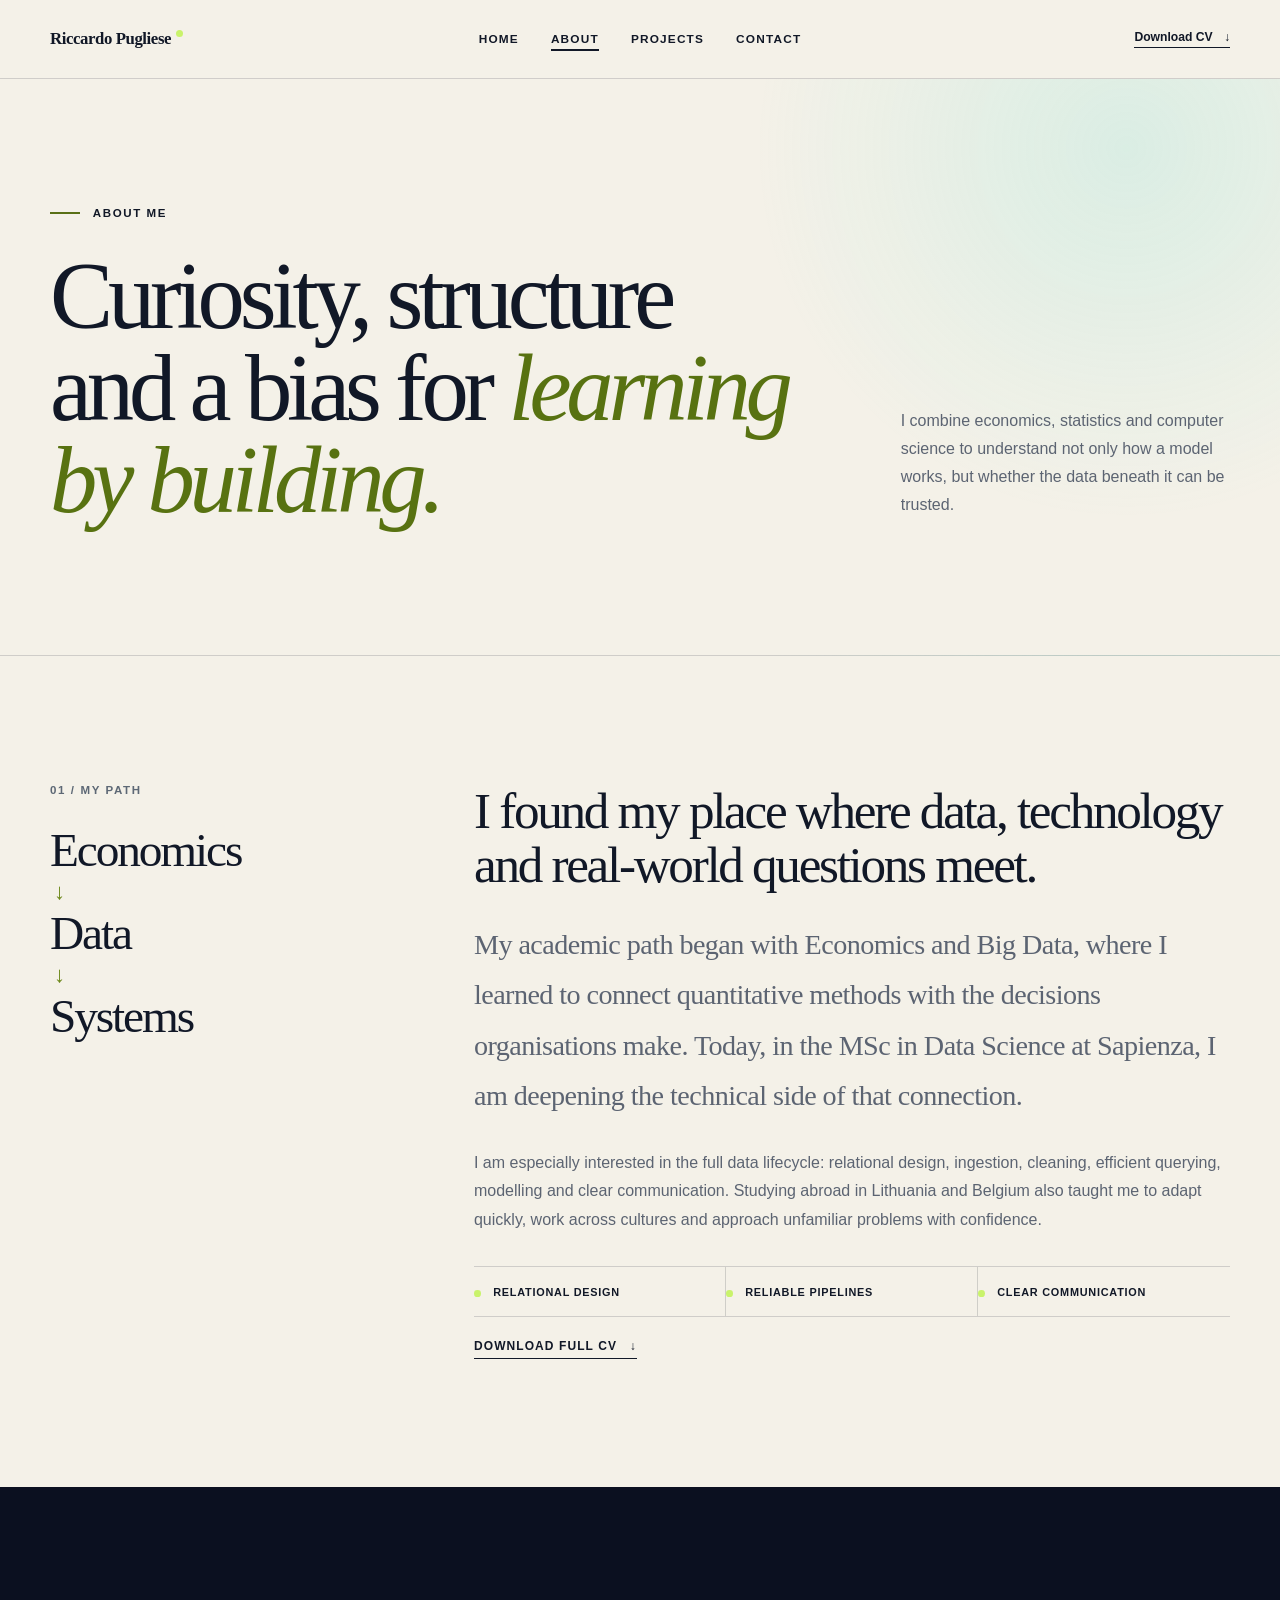
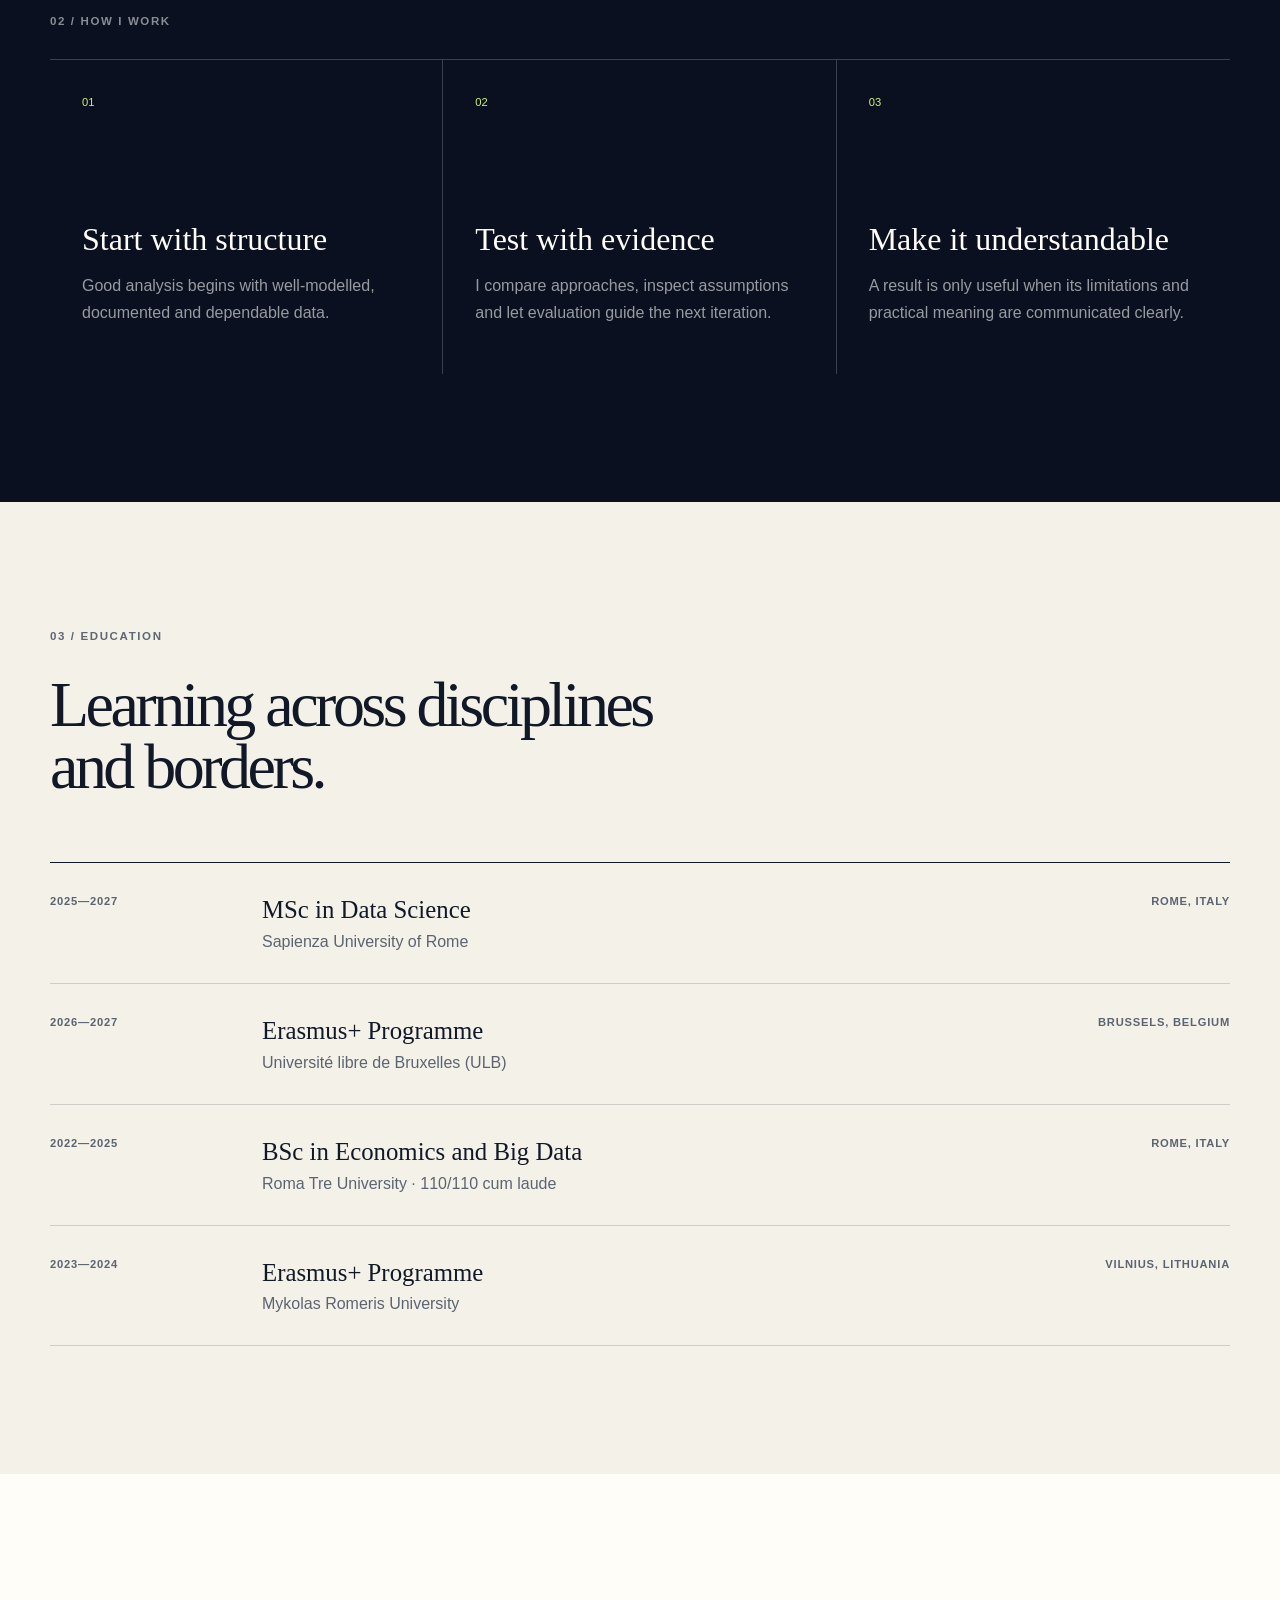
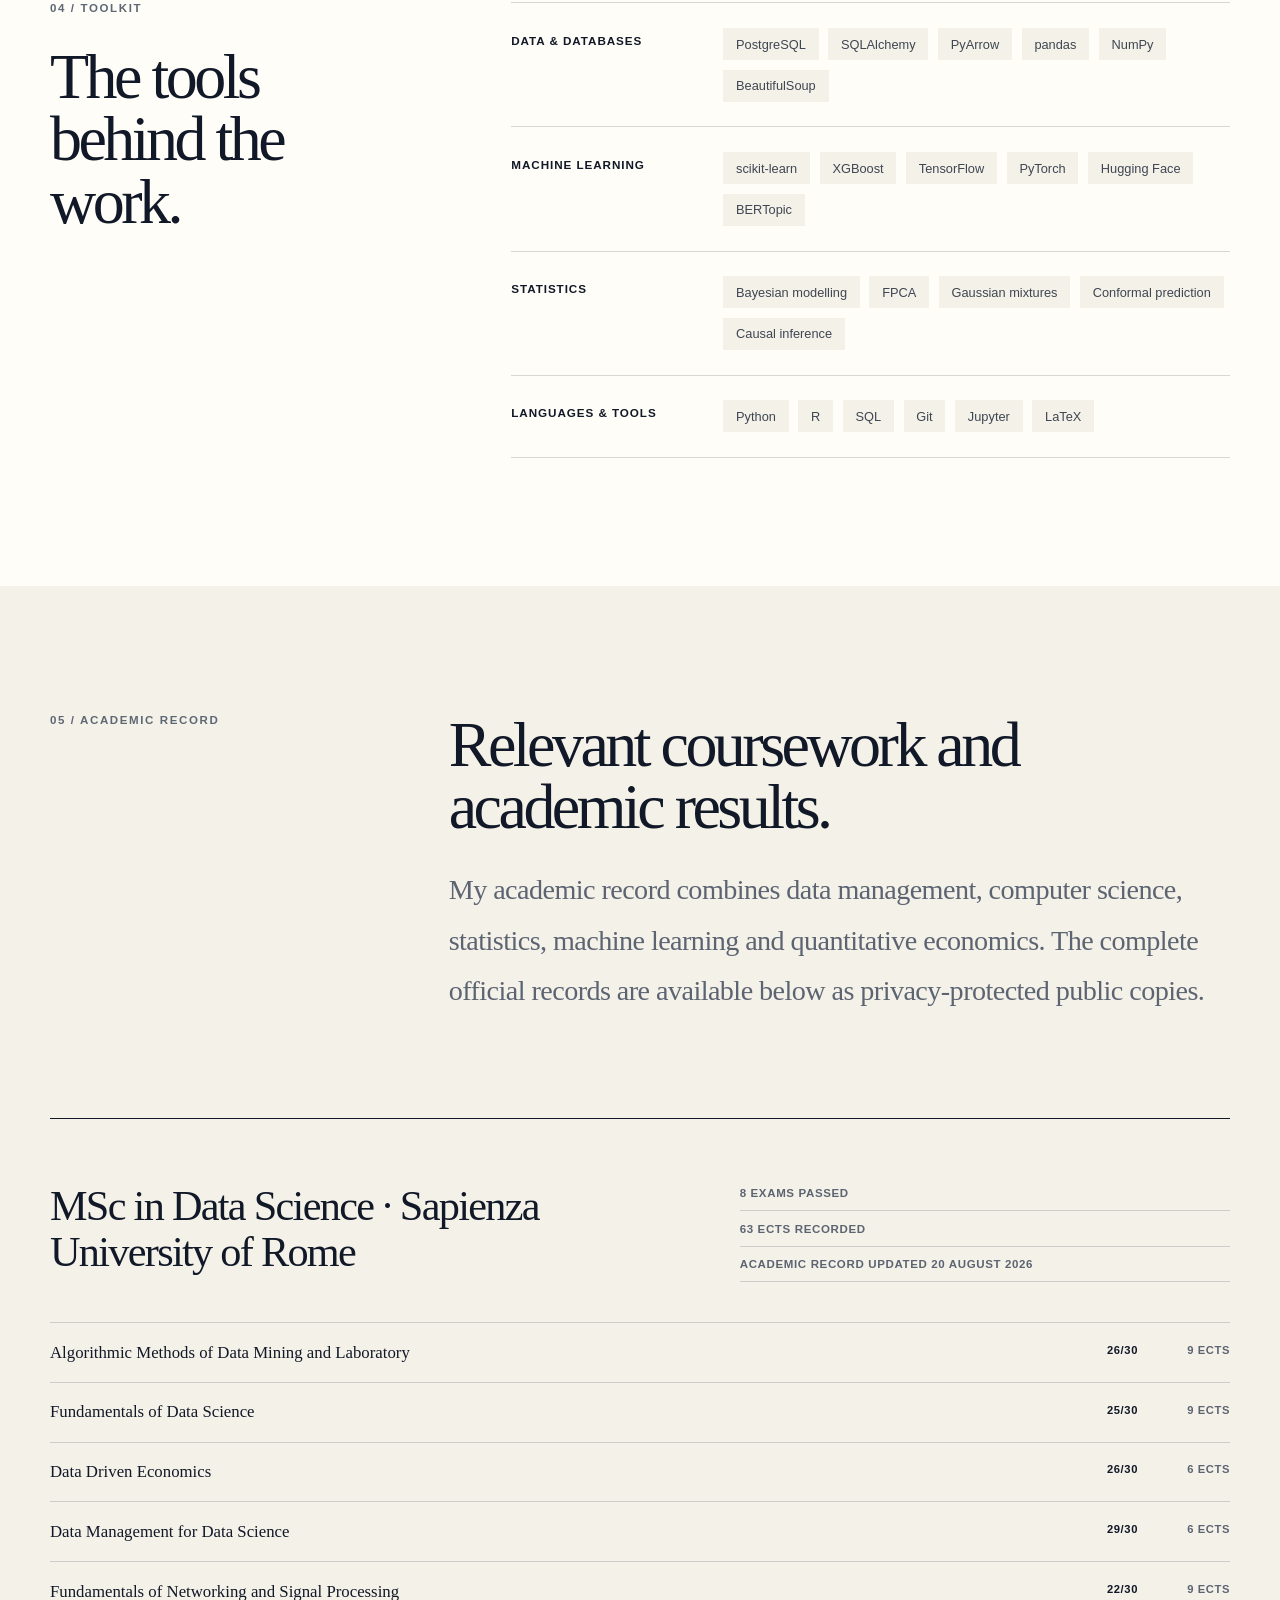
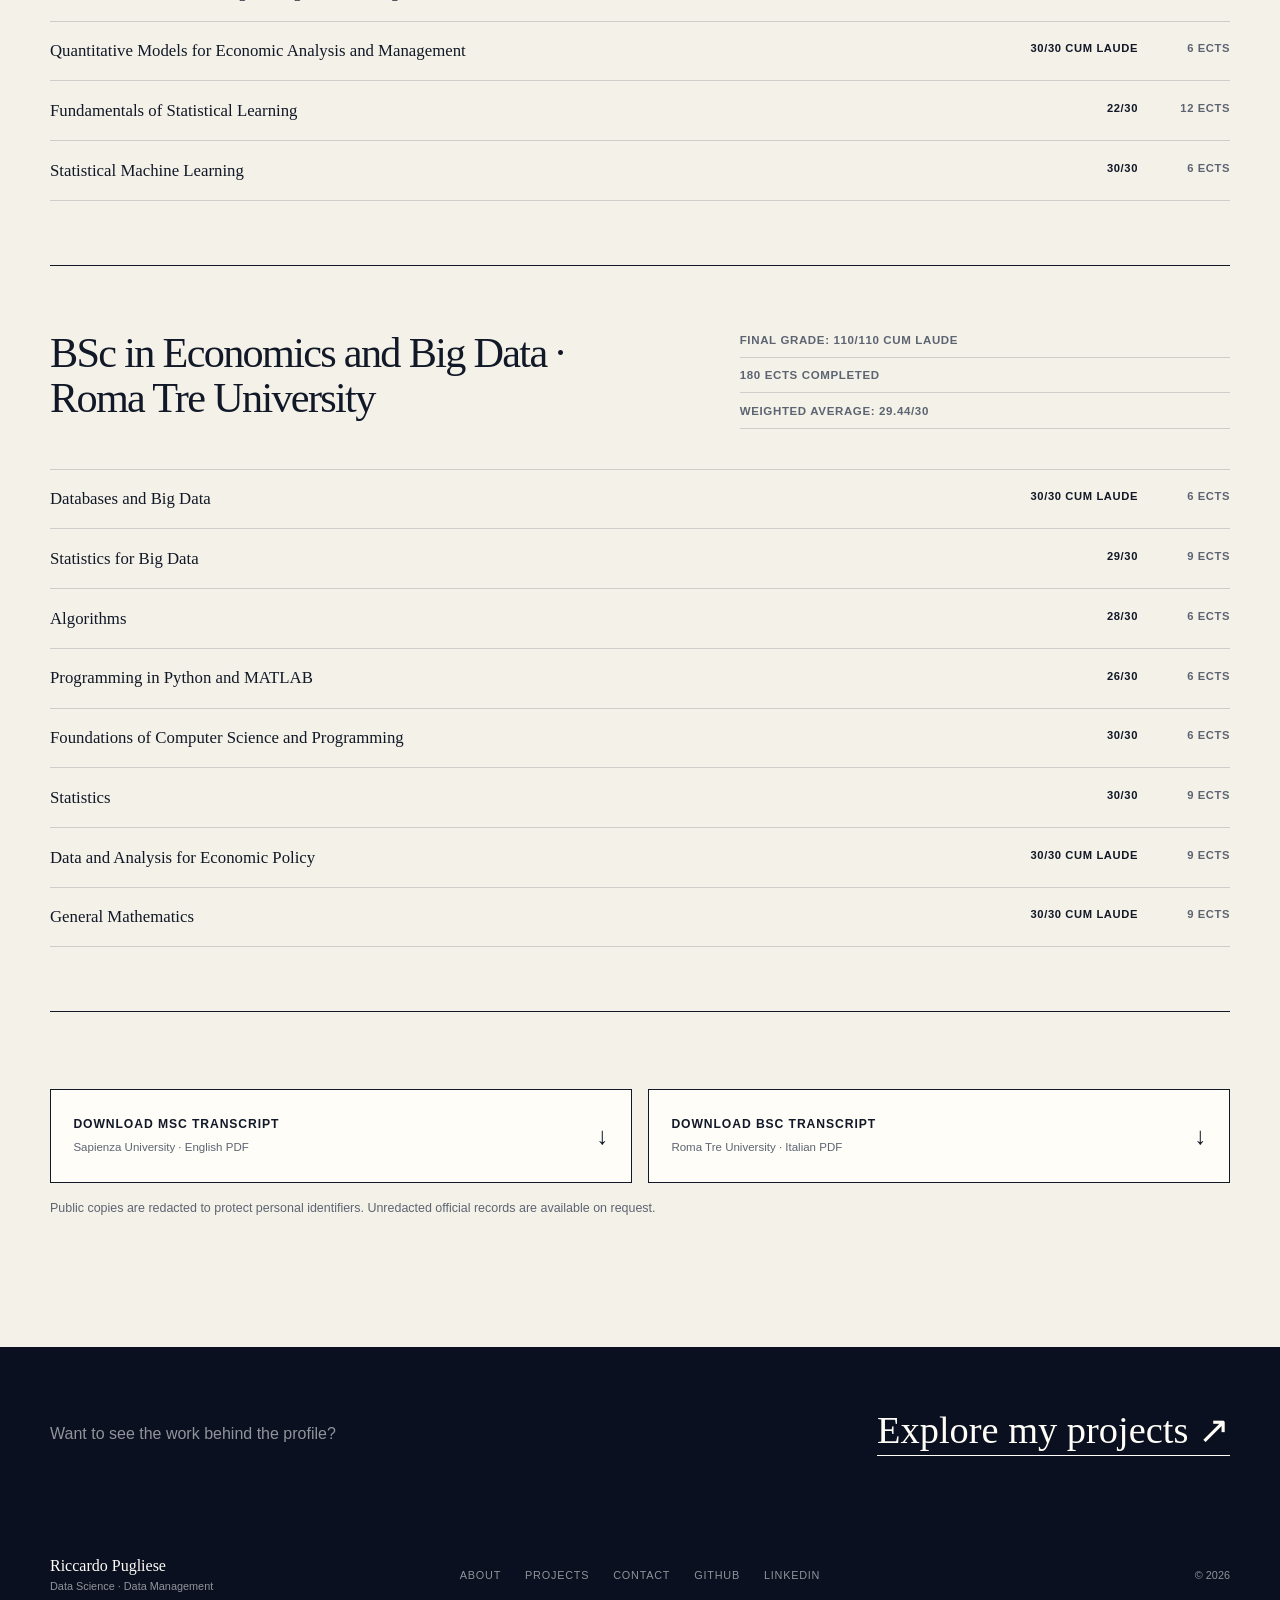
==== commit 0b6391ce: "Add files via upload" ====
--- a/about/index.html
+++ b/about/index.html
@@ -2,16 +2,16 @@
 <html lang="en"><head>
   <meta charset="UTF-8">
   <meta name="viewport" content="width=device-width, initial-scale=1.0">
-  <meta name="description" content="About Riccardo Pugliese: education, international experience and technical toolkit.">
+  <meta name="description" content="About Riccardo Pugliese: education, international experience, technical toolkit and relevant Data Science coursework.">
   <link rel="canonical" href="https://1fiocco.github.io/about/">
   <meta property="og:title" content="About | Riccardo Pugliese">
-  <meta property="og:description" content="About Riccardo Pugliese: education, international experience and technical toolkit.">
+  <meta property="og:description" content="About Riccardo Pugliese: education, international experience, technical toolkit and relevant Data Science coursework.">
   <meta property="og:type" content="website">
   <meta property="og:url" content="https://1fiocco.github.io/about/">
   <meta property="og:image" content="https://1fiocco.github.io/og.png">
   <meta name="twitter:card" content="summary_large_image">
   <meta name="twitter:title" content="About | Riccardo Pugliese">
-  <meta name="twitter:description" content="About Riccardo Pugliese: education, international experience and technical toolkit.">
+  <meta name="twitter:description" content="About Riccardo Pugliese: education, international experience, technical toolkit and relevant Data Science coursework.">
   <meta name="twitter:image" content="https://1fiocco.github.io/og.png">
   <title>About | Riccardo Pugliese</title>
   <link rel="icon" href="../favicon.svg" type="image/svg+xml">
@@ -23,9 +23,17 @@
     <section class="page-hero about-hero"><div class="shell"><p class="eyebrow"><span></span> About me</p><div class="page-title-grid"><h1>Curiosity, structure and a bias for <em>learning by building.</em></h1><p>I combine economics, statistics and computer science to understand not only how a model works, but whether the data beneath it can be trusted.</p></div></div></section>
     <section class="section about-story"><div class="shell about-story-grid"><div class="about-story-lead"><p class="section-number">01 / MY PATH</p><p class="path-mark" aria-label="Economics to data to systems"><span>Economics</span><i aria-hidden="true">→</i><span>Data</span><i aria-hidden="true">→</i><span>Systems</span></p></div><div class="story-copy"><h2>I found my place where data, technology and real-world questions meet.</h2><p class="large-copy">My academic path began with Economics and Big Data, where I learned to connect quantitative methods with the decisions organisations make. Today, in the MSc in Data Science at Sapienza, I am deepening the technical side of that connection.</p><p>I am especially interested in the full data lifecycle: relational design, ingestion, cleaning, efficient querying, modelling and clear communication. Studying abroad in Lithuania and Belgium also taught me to adapt quickly, work across cultures and approach unfamiliar problems with confidence.</p><div class="focus-list" aria-label="Core interests"><span>Relational design</span><span>Reliable pipelines</span><span>Clear communication</span></div><a class="text-link" href="../riccardo-pugliese-cv.pdf" download>Download full CV <span aria-hidden="true">↓</span></a></div></div></section>
     <section class="section principles-section"><div class="shell"><p class="section-number light">02 / HOW I WORK</p><h2 class="sr-only">How I work</h2><div class="principle-grid"><article><span>01</span><h3>Start with structure</h3><p>Good analysis begins with well-modelled, documented and dependable data.</p></article><article><span>02</span><h3>Test with evidence</h3><p>I compare approaches, inspect assumptions and let evaluation guide the next iteration.</p></article><article><span>03</span><h3>Make it understandable</h3><p>A result is only useful when its limitations and practical meaning are communicated clearly.</p></article></div></div></section>
-    <section class="section education-section"><div class="shell"><div class="education-heading"><p class="section-number">03 / EDUCATION</p><h2>Learning across disciplines<br>and borders.</h2></div><div class="timeline"><article><span class="timeline-year">2025—2027</span><div><h3>MSc in Data Science</h3><p>Sapienza University of Rome</p></div><span class="timeline-place">Rome, Italy</span></article><article><span class="timeline-year">2026—2027</span><div><h3>Erasmus+ Programme</h3><p>Université libre de Bruxelles (ULB)</p></div><span class="timeline-place">Brussels, Belgium</span></article><article><span class="timeline-year">2022—2025</span><div><h3>BSc in Economics and Big Data</h3><p>Roma Tre University · 4.0 GPA, cum laude</p></div><span class="timeline-place">Rome, Italy</span></article><article><span class="timeline-year">2023—2024</span><div><h3>Erasmus+ Programme</h3><p>Mykolas Romeris University</p></div><span class="timeline-place">Vilnius, Lithuania</span></article></div></div></section>
+    <section class="section education-section"><div class="shell"><div class="education-heading"><p class="section-number">03 / EDUCATION</p><h2>Learning across disciplines<br>and borders.</h2></div><div class="timeline"><article><span class="timeline-year">2025—2027</span><div><h3>MSc in Data Science</h3><p>Sapienza University of Rome</p></div><span class="timeline-place">Rome, Italy</span></article><article><span class="timeline-year">2026—2027</span><div><h3>Erasmus+ Programme</h3><p>Université libre de Bruxelles (ULB)</p></div><span class="timeline-place">Brussels, Belgium</span></article><article><span class="timeline-year">2022—2025</span><div><h3>BSc in Economics and Big Data</h3><p>Roma Tre University · 110/110 cum laude</p></div><span class="timeline-place">Rome, Italy</span></article><article><span class="timeline-year">2023—2024</span><div><h3>Erasmus+ Programme</h3><p>Mykolas Romeris University</p></div><span class="timeline-place">Vilnius, Lithuania</span></article></div></div></section>
     <section class="section skills-section"><div class="shell split-intro"><div><p class="section-number">04 / TOOLKIT</p><h2>The tools behind the work.</h2></div><div class="skill-groups"><div class="skill-group"><h3>Data &amp; databases</h3><ul><li>PostgreSQL</li><li>SQLAlchemy</li><li>PyArrow</li><li>pandas</li><li>NumPy</li><li>BeautifulSoup</li></ul></div><div class="skill-group"><h3>Machine learning</h3><ul><li>scikit-learn</li><li>XGBoost</li><li>TensorFlow</li><li>PyTorch</li><li>Hugging Face</li><li>BERTopic</li></ul></div><div class="skill-group"><h3>Statistics</h3><ul><li>Bayesian modelling</li><li>FPCA</li><li>Gaussian mixtures</li><li>Conformal prediction</li><li>Causal inference</li></ul></div><div class="skill-group"><h3>Languages &amp; tools</h3><ul><li>Python</li><li>R</li><li>SQL</li><li>Git</li><li>Jupyter</li><li>LaTeX</li></ul></div></div></div></section>
-    <section class="section certifications-section"><div class="shell split-intro"><div><p class="section-number">05 / CERTIFICATIONS</p><h2>Certified cloud and AI foundations.</h2></div><div class="certification-list"><article><div><h3>AWS Certified AI Practitioner</h3><p>AIF-C01 · 2026</p></div><span aria-hidden="true">AWS</span></article><article><div><h3>AWS Certified Cloud Practitioner</h3><p>CLF-C02 · 2026</p></div><span aria-hidden="true">AWS</span></article></div></div></section>
+    <section class="section academic-record-section" aria-labelledby="academic-record-heading"><div class="shell">
+      <div class="academic-record-intro"><p class="section-number">05 / ACADEMIC RECORD</p><div><h2 id="academic-record-heading">Relevant coursework and academic results.</h2><p class="large-copy">My academic record combines data management, computer science, statistics, machine learning and quantitative economics. The complete official records are available below as privacy-protected public copies.</p></div></div>
+      <div class="record-groups">
+        <article class="record-group" aria-labelledby="msc-record-heading"><div class="record-group-header"><h3 id="msc-record-heading">MSc in Data Science · Sapienza University of Rome</h3><ul class="record-summary" aria-label="MSc academic summary"><li>8 exams passed</li><li>63 ECTS recorded</li><li>Academic record updated <time datetime="2026-08-20">20 August 2026</time></li></ul></div><ol class="course-list" aria-label="MSc examinations"><li class="course-item"><h4>Algorithmic Methods of Data Mining and Laboratory</h4><span class="course-grade">26/30</span><span class="course-ects">9 ECTS</span></li><li class="course-item"><h4>Fundamentals of Data Science</h4><span class="course-grade">25/30</span><span class="course-ects">9 ECTS</span></li><li class="course-item"><h4>Data Driven Economics</h4><span class="course-grade">26/30</span><span class="course-ects">6 ECTS</span></li><li class="course-item"><h4>Data Management for Data Science</h4><span class="course-grade">29/30</span><span class="course-ects">6 ECTS</span></li><li class="course-item"><h4>Fundamentals of Networking and Signal Processing</h4><span class="course-grade">22/30</span><span class="course-ects">9 ECTS</span></li><li class="course-item"><h4>Quantitative Models for Economic Analysis and Management</h4><span class="course-grade">30/30 cum laude</span><span class="course-ects">6 ECTS</span></li><li class="course-item"><h4>Fundamentals of Statistical Learning</h4><span class="course-grade">22/30</span><span class="course-ects">12 ECTS</span></li><li class="course-item"><h4>Statistical Machine Learning</h4><span class="course-grade">30/30</span><span class="course-ects">6 ECTS</span></li></ol></article>
+        <article class="record-group" aria-labelledby="bsc-record-heading"><div class="record-group-header"><h3 id="bsc-record-heading">BSc in Economics and Big Data · Roma Tre University</h3><ul class="record-summary" aria-label="BSc academic summary"><li>Final grade: 110/110 cum laude</li><li>180 ECTS completed</li><li>Weighted average: 29.44/30</li></ul></div><ol class="course-list" aria-label="Selected BSc examinations"><li class="course-item"><h4>Databases and Big Data</h4><span class="course-grade">30/30 cum laude</span><span class="course-ects">6 ECTS</span></li><li class="course-item"><h4>Statistics for Big Data</h4><span class="course-grade">29/30</span><span class="course-ects">9 ECTS</span></li><li class="course-item"><h4>Algorithms</h4><span class="course-grade">28/30</span><span class="course-ects">6 ECTS</span></li><li class="course-item"><h4>Programming in Python and MATLAB</h4><span class="course-grade">26/30</span><span class="course-ects">6 ECTS</span></li><li class="course-item"><h4>Foundations of Computer Science and Programming</h4><span class="course-grade">30/30</span><span class="course-ects">6 ECTS</span></li><li class="course-item"><h4>Statistics</h4><span class="course-grade">30/30</span><span class="course-ects">9 ECTS</span></li><li class="course-item"><h4>Data and Analysis for Economic Policy</h4><span class="course-grade">30/30 cum laude</span><span class="course-ects">9 ECTS</span></li><li class="course-item"><h4>General Mathematics</h4><span class="course-grade">30/30 cum laude</span><span class="course-ects">9 ECTS</span></li></ol></article>
+      </div>
+      <div class="transcript-downloads" aria-label="Academic transcript downloads"><a class="transcript-download" href="../riccardo-pugliese-master-official-academic-record-redacted.pdf" download="riccardo-pugliese-master-official-academic-record-redacted.pdf" aria-label="Download redacted MSc academic record, Sapienza University, English PDF"><span><strong>Download MSc transcript</strong><small>Sapienza University · English PDF</small></span><span aria-hidden="true">↓</span></a><a class="transcript-download" href="../riccardo-pugliese-bachelor-official-transcript-redacted.pdf" download="riccardo-pugliese-bachelor-official-transcript-redacted.pdf" aria-label="Download redacted BSc transcript, Roma Tre University, Italian PDF"><span><strong>Download BSc transcript</strong><small>Roma Tre University · Italian PDF</small></span><span aria-hidden="true">↓</span></a></div>
+      <p class="transcript-note">Public copies are redacted to protect personal identifiers. Unredacted official records are available on request.</p>
+    </div></section>
     <section class="page-end-cta"><div class="shell"><p>Want to see the work behind the profile?</p><a href="../projects/">Explore my projects <span aria-hidden="true">↗</span></a></div></section>
   </main>
   <footer><div class="shell footer-inner"><div><strong>Riccardo Pugliese</strong><span>Data Science · Data Management</span></div><nav aria-label="Footer navigation"><a href="./" aria-current="page">About</a><a href="../projects/">Projects</a><a href="../contact/">Contact</a><a href="https://github.com/1fiocco" target="_blank" rel="noreferrer noopener">GitHub</a><a href="https://www.linkedin.com/in/riccardo-pugliese-9594b8298/" target="_blank" rel="noreferrer noopener">LinkedIn</a></nav><span>© 2026</span></div></footer>
--- a/styles.css
+++ b/styles.css
@@ -160,12 +160,31 @@
 .skill-group h3 { margin: .35rem 0 0; font-size: .73rem; text-transform: uppercase; letter-spacing: .08em; }
 .skill-group ul { display: flex; flex-wrap: wrap; gap: .6rem; margin: 0; padding: 0; list-style: none; }
 .skill-group li { padding: .53rem .8rem; background: var(--paper); color: #3e4652; font-size: .8rem; }
-.certifications-section { background: var(--paper); }
-.certification-list { border-top: 1px solid var(--ink); }
-.certification-list article { min-height: 145px; display: grid; grid-template-columns: 1fr auto; gap: 2rem; align-items: center; padding: 1.8rem 0; border-bottom: 1px solid var(--line); }
-.certification-list h3 { margin: 0; font: 400 clamp(1.55rem, 2.5vw, 2.15rem)/1.15 Georgia, serif; letter-spacing: -.035em; }
-.certification-list p { margin: .65rem 0 0; color: var(--muted); font-size: .72rem; font-weight: 700; letter-spacing: .07em; text-transform: uppercase; }
-.certification-list article > span { padding: .48rem .62rem; border: 1px solid var(--ink); background: var(--acid); font-size: .64rem; font-weight: 800; letter-spacing: .08em; }
+.academic-record-section { background: var(--paper); }
+.academic-record-intro { display: grid; grid-template-columns: minmax(180px, .55fr) minmax(0, 1.45fr); gap: clamp(3rem, 8vw, 8rem); align-items: start; }
+.academic-record-intro h2 { max-width: 850px; }
+.academic-record-intro .large-copy { max-width: 780px; margin: 1.7rem 0 0; color: var(--muted); line-height: 1.78; }
+.record-groups { margin-top: clamp(4rem, 8vw, 7rem); }
+.record-group { padding: clamp(2.4rem, 5vw, 4rem) 0; border-top: 1px solid var(--ink); }
+.record-group:last-child { border-bottom: 1px solid var(--ink); }
+.record-group-header { display: grid; grid-template-columns: minmax(0, 1fr) minmax(340px, .8fr); gap: clamp(2rem, 6vw, 6rem); align-items: start; margin-bottom: 2.5rem; }
+.record-group h3 { max-width: 650px; margin: 0; font: 400 clamp(1.85rem, 3.3vw, 3rem)/1.08 Georgia, "Times New Roman", serif; letter-spacing: -.04em; }
+.record-summary { display: grid; gap: .7rem; margin: .25rem 0 0; padding: 0; color: var(--muted); font-size: .72rem; font-weight: 800; letter-spacing: .055em; list-style: none; text-transform: uppercase; }
+.record-summary li { padding-bottom: .7rem; border-bottom: 1px solid var(--line); }
+.course-list { margin: 0; padding: 0; border-top: 1px solid var(--line); list-style: none; }
+.course-item { display: grid; grid-template-columns: minmax(0, 1fr) minmax(135px, auto) 72px; gap: 1.25rem; align-items: start; padding: 1.1rem 0; border-bottom: 1px solid var(--line); }
+.course-item h4 { min-width: 0; margin: 0; font: 400 1.05rem/1.4 Georgia, "Times New Roman", serif; overflow-wrap: anywhere; }
+.course-grade, .course-ects { padding-top: .2rem; font-size: .7rem; font-weight: 800; letter-spacing: .055em; text-transform: uppercase; }
+.course-grade { text-align: right; }
+.course-ects { color: var(--muted); text-align: right; white-space: nowrap; }
+.transcript-downloads { display: grid; grid-template-columns: repeat(2, minmax(0, 1fr)); gap: 1rem; margin-top: clamp(3rem, 6vw, 5rem); }
+.transcript-download { min-height: 94px; display: flex; justify-content: space-between; align-items: center; gap: 1.25rem; padding: 1.25rem 1.4rem; border: 1px solid var(--ink); background: var(--white); transition: transform .2s ease, background .2s ease; }
+.transcript-download:hover { background: var(--acid); transform: translateY(-3px); }
+.transcript-download > span:first-child { min-width: 0; display: flex; flex-direction: column; gap: .45rem; }
+.transcript-download strong { font-size: .76rem; letter-spacing: .075em; text-transform: uppercase; }
+.transcript-download small { color: var(--muted); font-size: .72rem; line-height: 1.4; }
+.transcript-download > span:last-child { flex: 0 0 auto; font-size: 1.5rem; }
+.transcript-note { margin: 1rem 0 0; color: var(--muted); font-size: .78rem; line-height: 1.6; }
 .page-end-cta { padding: 4rem 0; color: var(--white); background: var(--night); }
 .page-end-cta .shell { display: flex; justify-content: space-between; align-items: center; gap: 2rem; }
 .page-end-cta p { margin: 0; color: rgba(255,255,255,.55); }
@@ -259,7 +278,7 @@
   .mobile-menu nav { position: absolute; left: 0; right: 0; top: 77px; display: grid; background: var(--paper); border: 1px solid var(--line); box-shadow: 0 18px 35px rgba(11,16,32,.12); }
   .mobile-menu nav a { padding: 1rem 1.2rem; border-bottom: 1px solid var(--line); font: 400 1.35rem/1 Georgia, serif; }
   .mobile-menu nav .mobile-menu-cv { border-bottom: 0; background: var(--acid); color: var(--night); font: 800 .74rem/1.2 Arial, Helvetica, sans-serif; letter-spacing: .1em; text-transform: uppercase; }
-  .hero-grid, .split-intro, .page-title-grid, .about-story-grid, .contact-grid { grid-template-columns: 1fr; }
+  .hero-grid, .split-intro, .page-title-grid, .about-story-grid, .academic-record-intro, .contact-grid { grid-template-columns: 1fr; }
   .hero-grid { gap: 5rem; }
   .portrait-card { width: min(480px, calc(100% - 20px)); }
   .featured-grid { grid-template-columns: 1fr; }
@@ -278,6 +297,8 @@
   .projects-heading { align-items: start; flex-direction: column; }
   .timeline article { grid-template-columns: 130px 1fr; }
   .timeline-place { grid-column: 2; }
+  .record-group-header { grid-template-columns: 1fr; }
+  .course-item { grid-template-columns: minmax(0, 1fr) minmax(135px, auto) 68px; gap: 1rem; }
   .footer-inner { gap: 1.25rem; }
   .footer-inner nav { gap-inline: 1rem; }
 }
@@ -310,8 +331,10 @@
   .timeline article { grid-template-columns: 1fr; gap: .7rem; }
   .timeline-place { grid-column: 1; }
   .skill-group { grid-template-columns: 1fr; gap: 1rem; }
-  .certification-list article { min-height: auto; grid-template-columns: 1fr; gap: 1.2rem; }
-  .certification-list article > span { justify-self: start; }
+  .course-item { grid-template-columns: minmax(0, 1fr) auto; gap: .65rem 1rem; }
+  .course-item h4 { grid-column: 1 / -1; }
+  .course-grade { text-align: left; }
+  .transcript-downloads { grid-template-columns: 1fr; }
   .page-end-cta .shell { align-items: start; flex-direction: column; }
   .project-row { grid-template-columns: 1fr; }
   .project-row > div:last-child { grid-column: 1; }
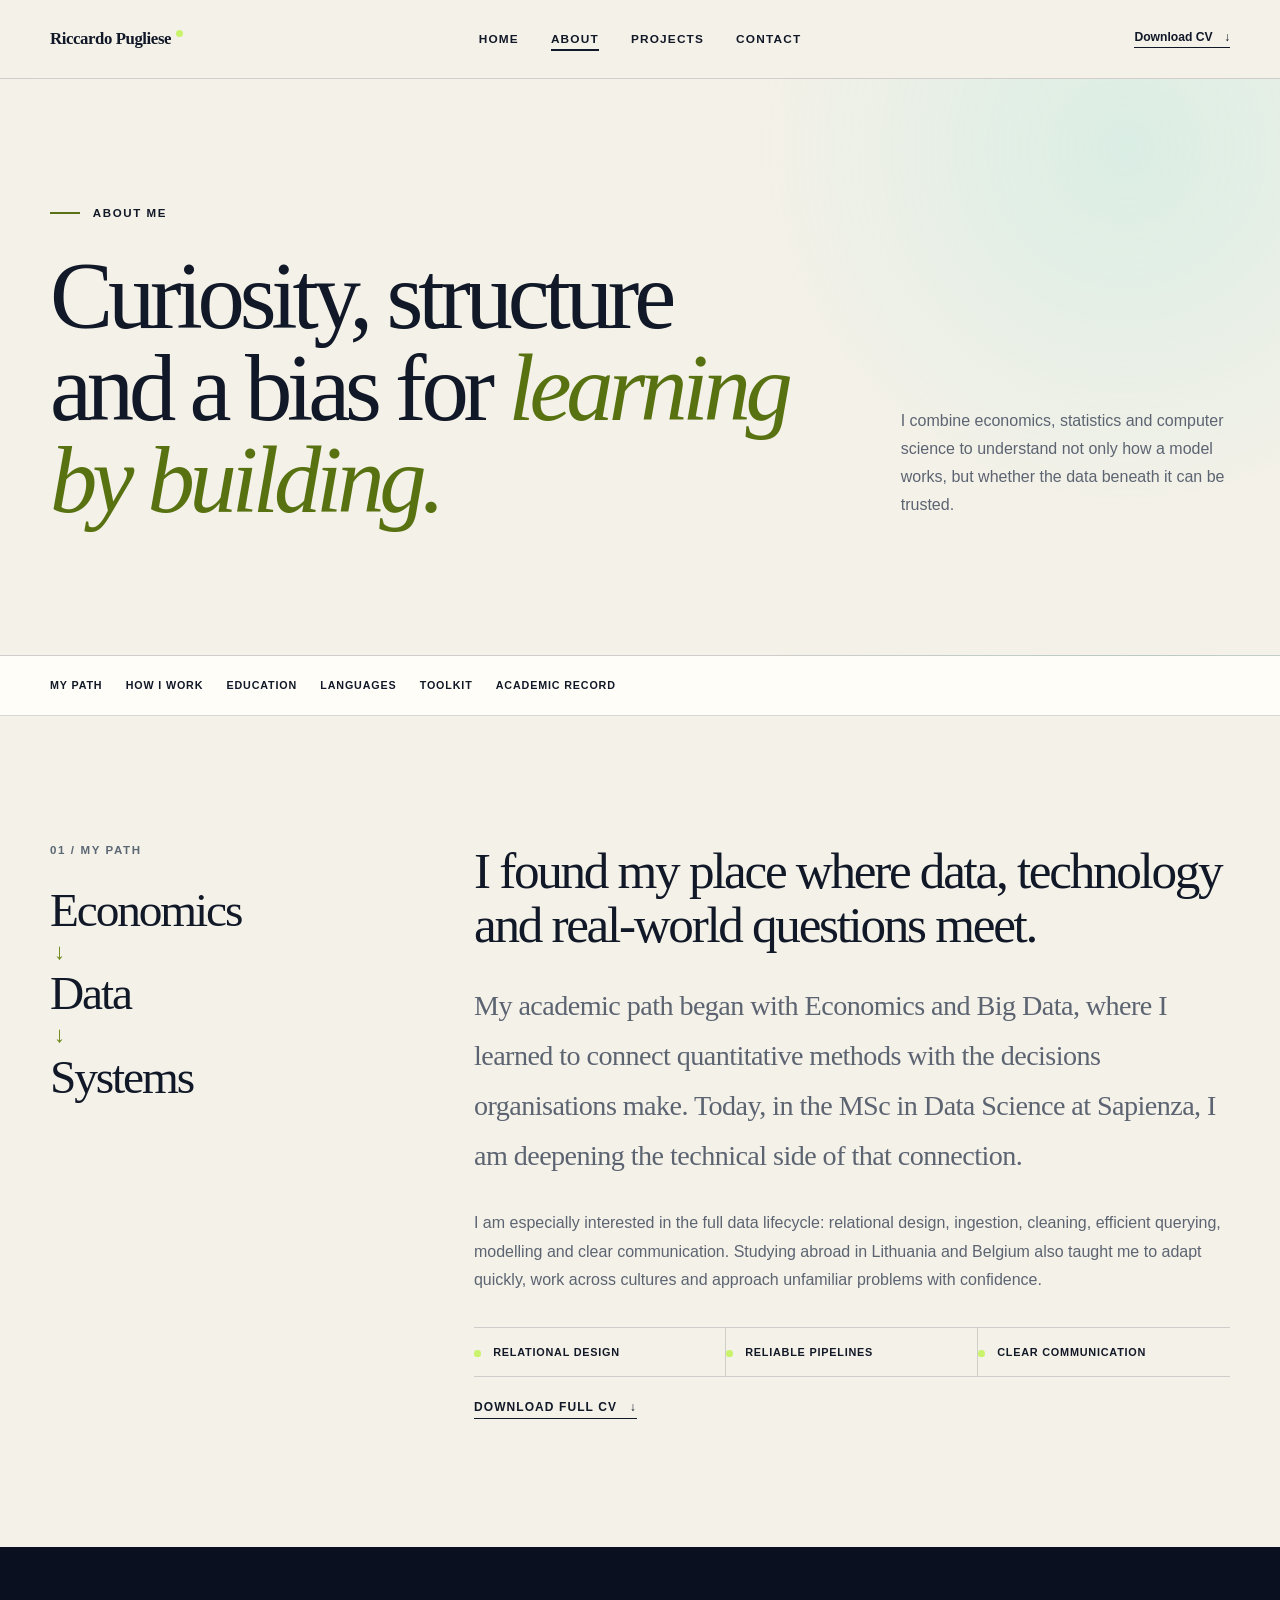
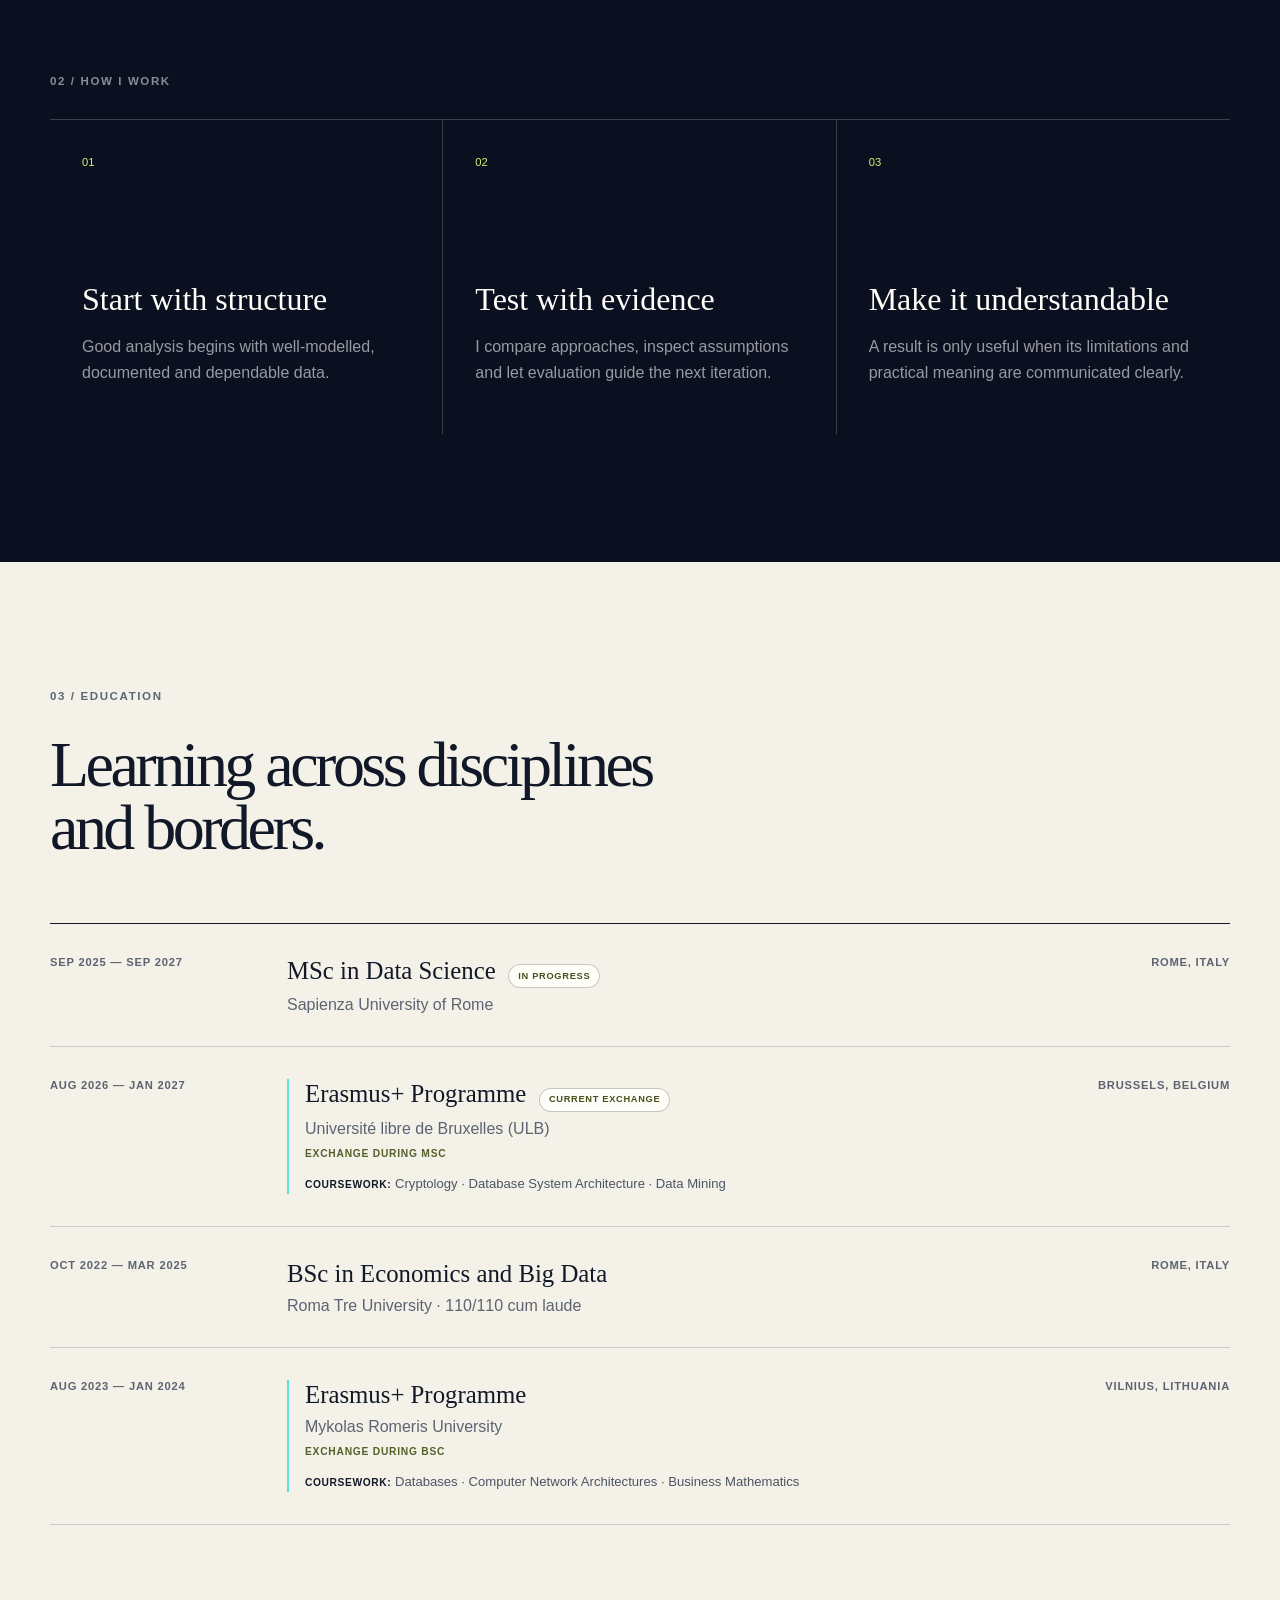
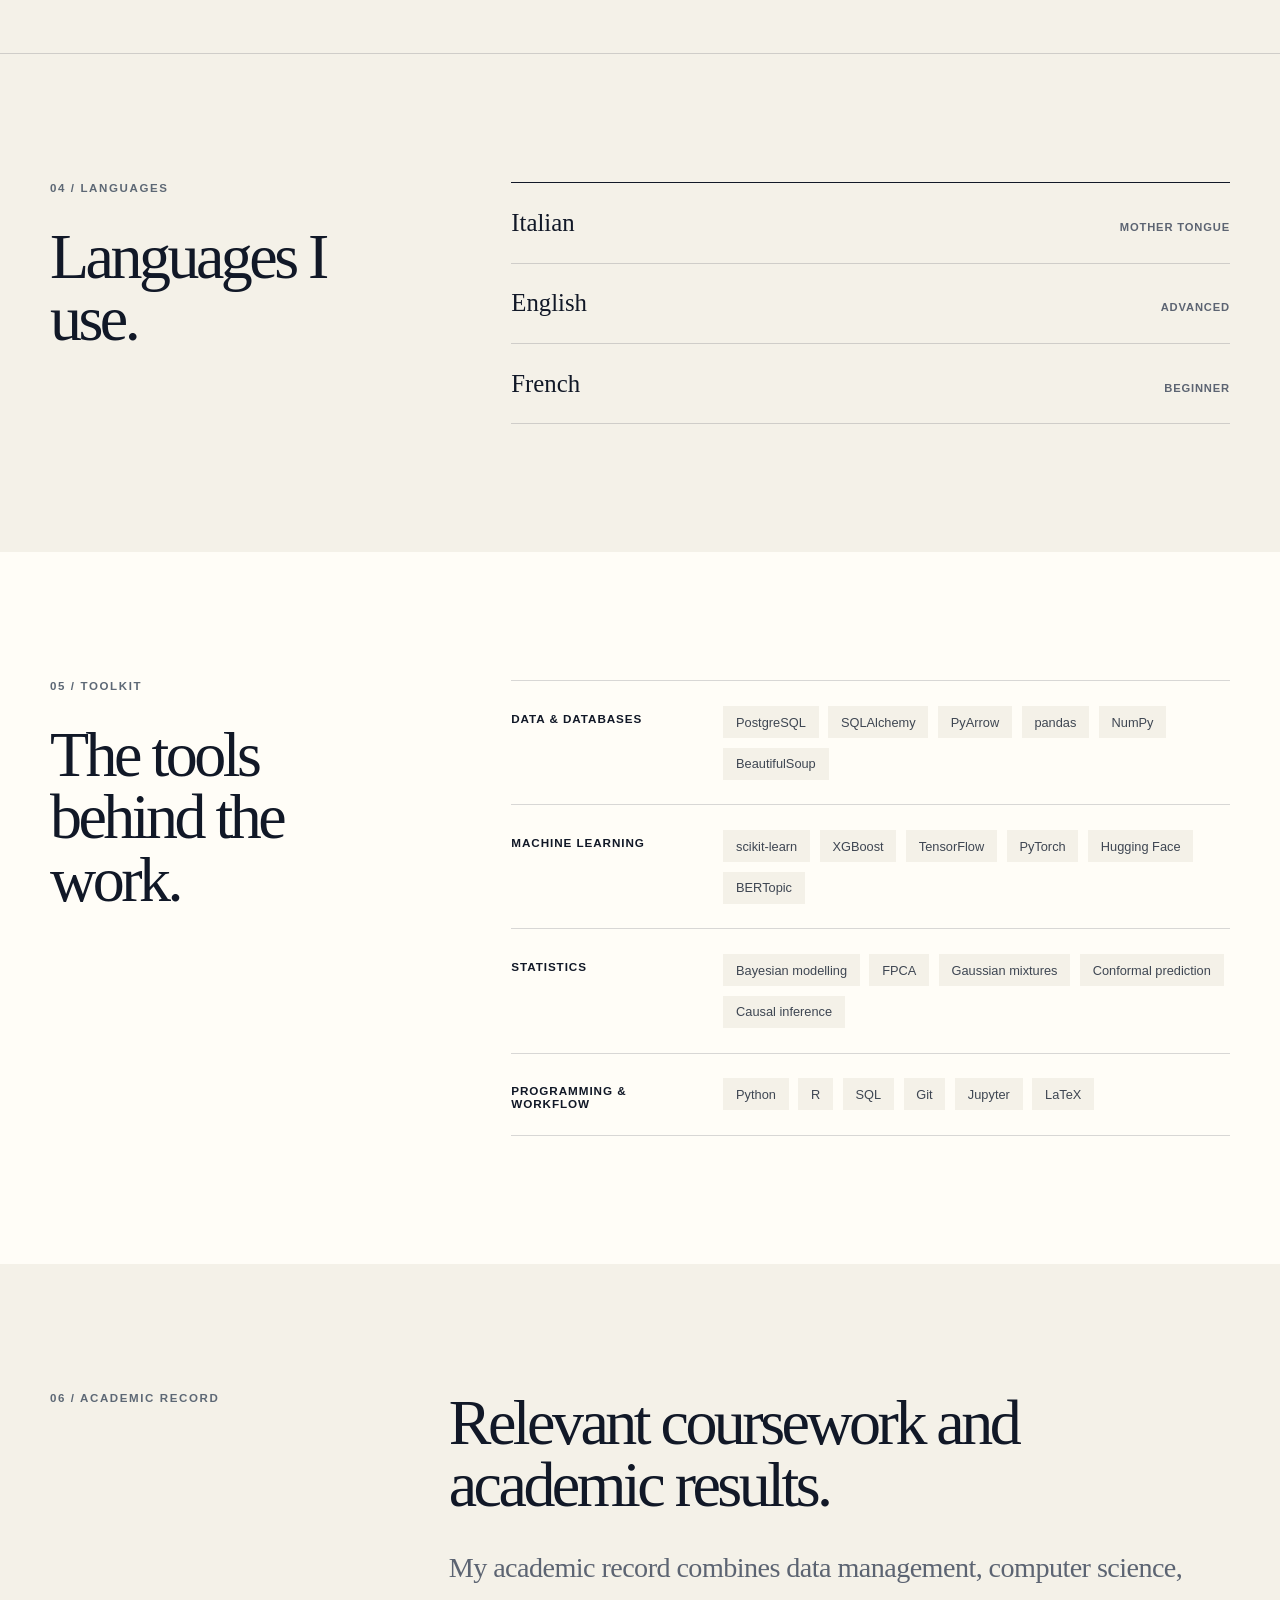
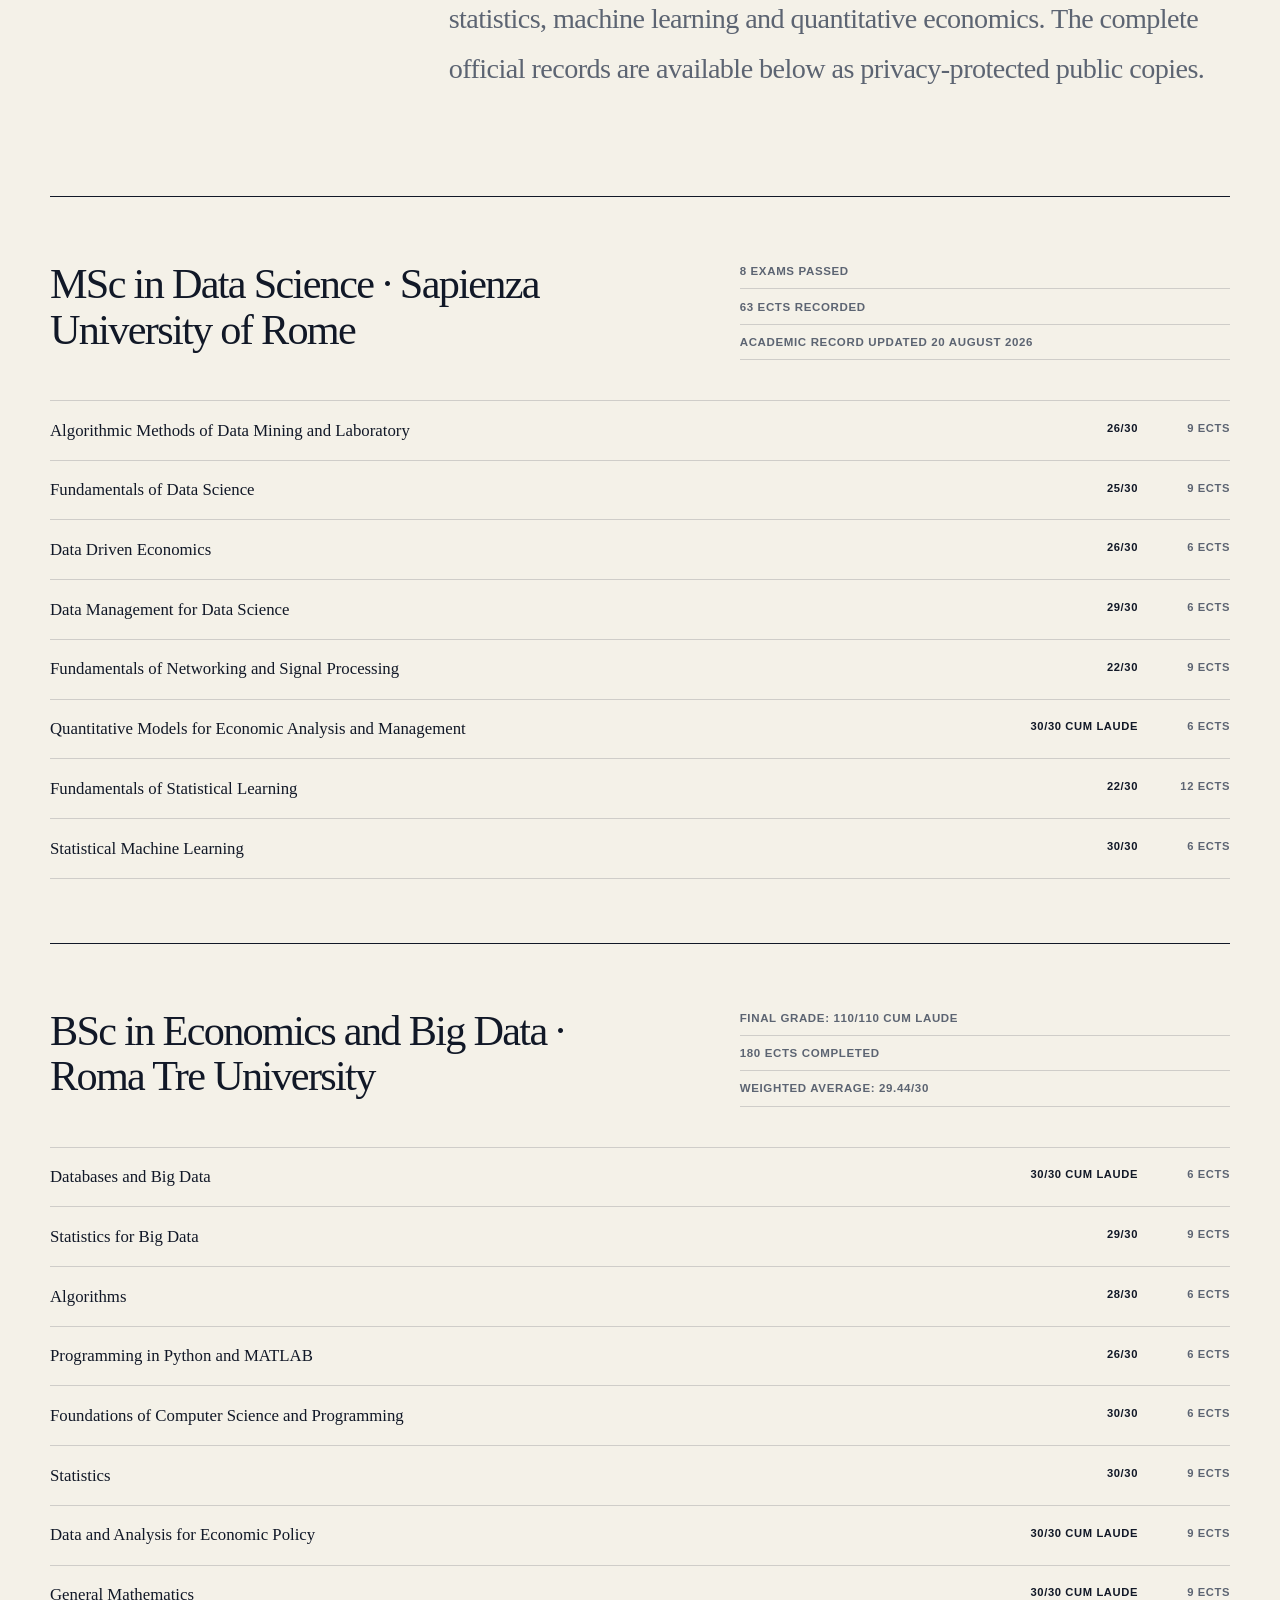
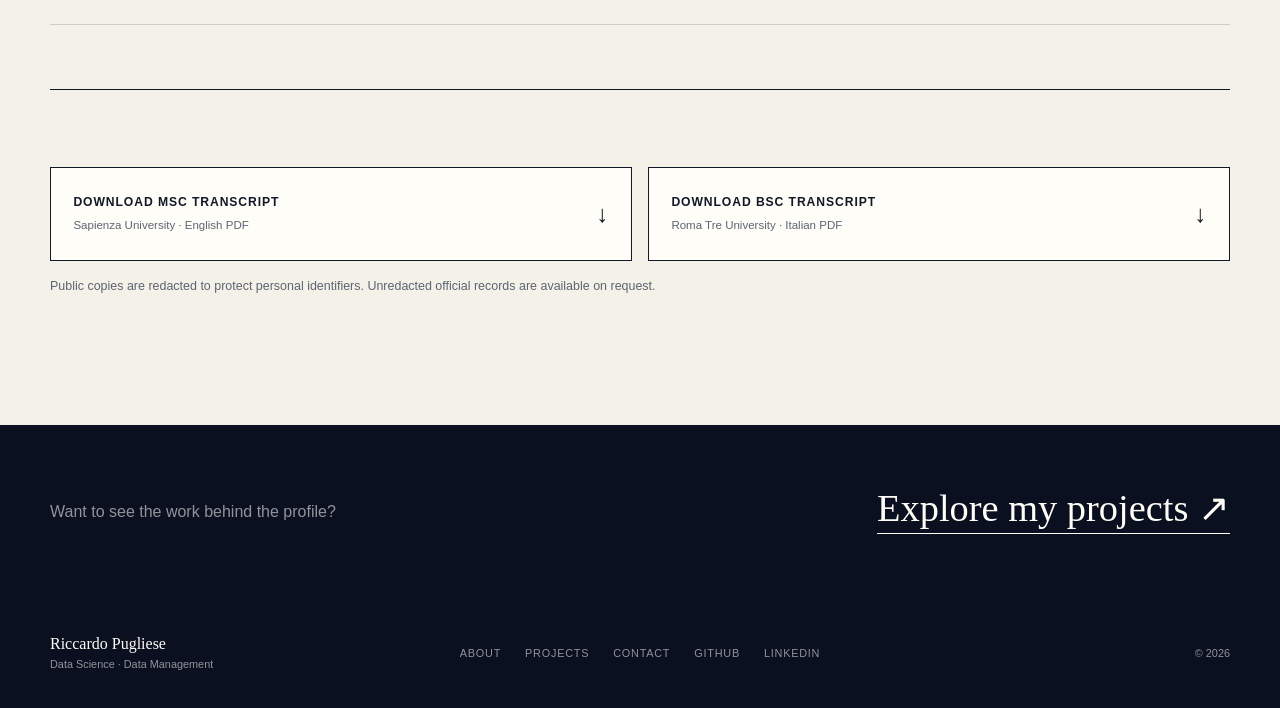
==== commit d9e4a9e9: "Add files via upload" ====
--- a/about/index.html
+++ b/about/index.html
@@ -21,12 +21,35 @@
   <header class="site-header"><div class="shell header-inner"><a class="wordmark" href="../">Riccardo Pugliese</a><nav class="desktop-nav" aria-label="Main navigation"><a href="../">Home</a><a href="./" aria-current="page">About</a><a href="../projects/">Projects</a><a href="../contact/">Contact</a></nav><a class="header-cta" href="../riccardo-pugliese-cv.pdf" download>Download CV <span aria-hidden="true">↓</span></a><details class="mobile-menu"><summary>Menu</summary><nav aria-label="Mobile navigation"><a href="../">Home</a><a href="./" aria-current="page">About</a><a href="../projects/">Projects</a><a href="../contact/">Contact</a><a class="mobile-menu-cv" href="../riccardo-pugliese-cv.pdf" download>Download CV <span aria-hidden="true">↓</span></a></nav></details></div></header>
   <main id="main">
     <section class="page-hero about-hero"><div class="shell"><p class="eyebrow"><span></span> About me</p><div class="page-title-grid"><h1>Curiosity, structure and a bias for <em>learning by building.</em></h1><p>I combine economics, statistics and computer science to understand not only how a model works, but whether the data beneath it can be trusted.</p></div></div></section>
-    <section class="section about-story"><div class="shell about-story-grid"><div class="about-story-lead"><p class="section-number">01 / MY PATH</p><p class="path-mark" aria-label="Economics to data to systems"><span>Economics</span><i aria-hidden="true">→</i><span>Data</span><i aria-hidden="true">→</i><span>Systems</span></p></div><div class="story-copy"><h2>I found my place where data, technology and real-world questions meet.</h2><p class="large-copy">My academic path began with Economics and Big Data, where I learned to connect quantitative methods with the decisions organisations make. Today, in the MSc in Data Science at Sapienza, I am deepening the technical side of that connection.</p><p>I am especially interested in the full data lifecycle: relational design, ingestion, cleaning, efficient querying, modelling and clear communication. Studying abroad in Lithuania and Belgium also taught me to adapt quickly, work across cultures and approach unfamiliar problems with confidence.</p><div class="focus-list" aria-label="Core interests"><span>Relational design</span><span>Reliable pipelines</span><span>Clear communication</span></div><a class="text-link" href="../riccardo-pugliese-cv.pdf" download>Download full CV <span aria-hidden="true">↓</span></a></div></div></section>
-    <section class="section principles-section"><div class="shell"><p class="section-number light">02 / HOW I WORK</p><h2 class="sr-only">How I work</h2><div class="principle-grid"><article><span>01</span><h3>Start with structure</h3><p>Good analysis begins with well-modelled, documented and dependable data.</p></article><article><span>02</span><h3>Test with evidence</h3><p>I compare approaches, inspect assumptions and let evaluation guide the next iteration.</p></article><article><span>03</span><h3>Make it understandable</h3><p>A result is only useful when its limitations and practical meaning are communicated clearly.</p></article></div></div></section>
-    <section class="section education-section"><div class="shell"><div class="education-heading"><p class="section-number">03 / EDUCATION</p><h2>Learning across disciplines<br>and borders.</h2></div><div class="timeline"><article><span class="timeline-year">2025—2027</span><div><h3>MSc in Data Science</h3><p>Sapienza University of Rome</p></div><span class="timeline-place">Rome, Italy</span></article><article><span class="timeline-year">2026—2027</span><div><h3>Erasmus+ Programme</h3><p>Université libre de Bruxelles (ULB)</p></div><span class="timeline-place">Brussels, Belgium</span></article><article><span class="timeline-year">2022—2025</span><div><h3>BSc in Economics and Big Data</h3><p>Roma Tre University · 110/110 cum laude</p></div><span class="timeline-place">Rome, Italy</span></article><article><span class="timeline-year">2023—2024</span><div><h3>Erasmus+ Programme</h3><p>Mykolas Romeris University</p></div><span class="timeline-place">Vilnius, Lithuania</span></article></div></div></section>
-    <section class="section skills-section"><div class="shell split-intro"><div><p class="section-number">04 / TOOLKIT</p><h2>The tools behind the work.</h2></div><div class="skill-groups"><div class="skill-group"><h3>Data &amp; databases</h3><ul><li>PostgreSQL</li><li>SQLAlchemy</li><li>PyArrow</li><li>pandas</li><li>NumPy</li><li>BeautifulSoup</li></ul></div><div class="skill-group"><h3>Machine learning</h3><ul><li>scikit-learn</li><li>XGBoost</li><li>TensorFlow</li><li>PyTorch</li><li>Hugging Face</li><li>BERTopic</li></ul></div><div class="skill-group"><h3>Statistics</h3><ul><li>Bayesian modelling</li><li>FPCA</li><li>Gaussian mixtures</li><li>Conformal prediction</li><li>Causal inference</li></ul></div><div class="skill-group"><h3>Languages &amp; tools</h3><ul><li>Python</li><li>R</li><li>SQL</li><li>Git</li><li>Jupyter</li><li>LaTeX</li></ul></div></div></div></section>
-    <section class="section academic-record-section" aria-labelledby="academic-record-heading"><div class="shell">
-      <div class="academic-record-intro"><p class="section-number">05 / ACADEMIC RECORD</p><div><h2 id="academic-record-heading">Relevant coursework and academic results.</h2><p class="large-copy">My academic record combines data management, computer science, statistics, machine learning and quantitative economics. The complete official records are available below as privacy-protected public copies.</p></div></div>
+    <nav class="about-jump-nav" aria-label="About page sections"><div class="shell"><ul><li><a href="#my-path">My Path</a></li><li><a href="#how-i-work">How I Work</a></li><li><a href="#education">Education</a></li><li><a href="#languages">Languages</a></li><li><a href="#toolkit">Toolkit</a></li><li><a href="#academic-record">Academic Record</a></li></ul></div></nav>
+    <section class="section about-story" id="my-path"><div class="shell about-story-grid"><div class="about-story-lead"><p class="section-number">01 / MY PATH</p><p class="path-mark" aria-label="Economics to data to systems"><span>Economics</span><i aria-hidden="true">→</i><span>Data</span><i aria-hidden="true">→</i><span>Systems</span></p></div><div class="story-copy"><h2>I found my place where data, technology and real-world questions meet.</h2><p class="large-copy">My academic path began with Economics and Big Data, where I learned to connect quantitative methods with the decisions organisations make. Today, in the MSc in Data Science at Sapienza, I am deepening the technical side of that connection.</p><p>I am especially interested in the full data lifecycle: relational design, ingestion, cleaning, efficient querying, modelling and clear communication. Studying abroad in Lithuania and Belgium also taught me to adapt quickly, work across cultures and approach unfamiliar problems with confidence.</p><div class="focus-list" aria-label="Core interests"><span>Relational design</span><span>Reliable pipelines</span><span>Clear communication</span></div><a class="text-link" href="../riccardo-pugliese-cv.pdf" download>Download full CV <span aria-hidden="true">↓</span></a></div></div></section>
+    <section class="section principles-section" id="how-i-work"><div class="shell"><p class="section-number light">02 / HOW I WORK</p><h2 class="sr-only">How I work</h2><div class="principle-grid"><article><span>01</span><h3>Start with structure</h3><p>Good analysis begins with well-modelled, documented and dependable data.</p></article><article><span>02</span><h3>Test with evidence</h3><p>I compare approaches, inspect assumptions and let evaluation guide the next iteration.</p></article><article><span>03</span><h3>Make it understandable</h3><p>A result is only useful when its limitations and practical meaning are communicated clearly.</p></article></div></div></section>
+    <section class="section education-section" id="education"><div class="shell"><div class="education-heading"><p class="section-number">03 / EDUCATION</p><h2>Learning across disciplines<br>and borders.</h2></div><div class="timeline">
+      <article>
+        <span class="timeline-year timeline-dates"><time datetime="2025-09">Sep 2025</time> — <time datetime="2027-09">Sep 2027</time></span>
+        <div class="timeline-main"><div class="timeline-title-line"><h3>MSc in Data Science</h3><span class="timeline-status">In progress</span></div><p>Sapienza University of Rome</p></div>
+        <span class="timeline-place">Rome, Italy</span>
+      </article>
+      <article class="timeline-entry--exchange">
+        <span class="timeline-year timeline-dates"><time datetime="2026-08">Aug 2026</time> — <time datetime="2027-01">Jan 2027</time></span>
+        <div class="timeline-main"><div class="timeline-title-line"><h3>Erasmus+ Programme</h3><span class="timeline-status">Current exchange</span></div><p>Université libre de Bruxelles (ULB)</p><p class="timeline-context">Exchange during MSc</p><p class="timeline-coursework"><strong>Coursework:</strong> Cryptology · Database System Architecture · Data Mining</p></div>
+        <span class="timeline-place">Brussels, Belgium</span>
+      </article>
+      <article>
+        <span class="timeline-year timeline-dates"><time datetime="2022-10">Oct 2022</time> — <time datetime="2025-03">Mar 2025</time></span>
+        <div class="timeline-main"><div class="timeline-title-line"><h3>BSc in Economics and Big Data</h3></div><p>Roma Tre University · 110/110 cum laude</p></div>
+        <span class="timeline-place">Rome, Italy</span>
+      </article>
+      <article class="timeline-entry--exchange">
+        <span class="timeline-year timeline-dates"><time datetime="2023-08">Aug 2023</time> — <time datetime="2024-01">Jan 2024</time></span>
+        <div class="timeline-main"><div class="timeline-title-line"><h3>Erasmus+ Programme</h3></div><p>Mykolas Romeris University</p><p class="timeline-context">Exchange during BSc</p><p class="timeline-coursework"><strong>Coursework:</strong> Databases · Computer Network Architectures · Business Mathematics</p></div>
+        <span class="timeline-place">Vilnius, Lithuania</span>
+      </article>
+    </div></div></section>
+    <section class="section languages-section" id="languages"><div class="shell split-intro"><div><p class="section-number">04 / LANGUAGES</p><h2>Languages I use.</h2></div><dl class="language-list"><div class="language-row"><dt>Italian</dt><dd>Mother tongue</dd></div><div class="language-row"><dt>English</dt><dd>Advanced</dd></div><div class="language-row"><dt>French</dt><dd>Beginner</dd></div></dl></div></section>
+    <section class="section skills-section" id="toolkit"><div class="shell split-intro"><div><p class="section-number">05 / TOOLKIT</p><h2>The tools behind the work.</h2></div><div class="skill-groups"><div class="skill-group"><h3>Data &amp; databases</h3><ul><li>PostgreSQL</li><li>SQLAlchemy</li><li>PyArrow</li><li>pandas</li><li>NumPy</li><li>BeautifulSoup</li></ul></div><div class="skill-group"><h3>Machine learning</h3><ul><li>scikit-learn</li><li>XGBoost</li><li>TensorFlow</li><li>PyTorch</li><li>Hugging Face</li><li>BERTopic</li></ul></div><div class="skill-group"><h3>Statistics</h3><ul><li>Bayesian modelling</li><li>FPCA</li><li>Gaussian mixtures</li><li>Conformal prediction</li><li>Causal inference</li></ul></div><div class="skill-group"><h3>Programming &amp; workflow</h3><ul><li>Python</li><li>R</li><li>SQL</li><li>Git</li><li>Jupyter</li><li>LaTeX</li></ul></div></div></div></section>
+    <section class="section academic-record-section" id="academic-record" aria-labelledby="academic-record-heading"><div class="shell">
+      <div class="academic-record-intro"><p class="section-number">06 / ACADEMIC RECORD</p><div><h2 id="academic-record-heading">Relevant coursework and academic results.</h2><p class="large-copy">My academic record combines data management, computer science, statistics, machine learning and quantitative economics. The complete official records are available below as privacy-protected public copies.</p></div></div>
       <div class="record-groups">
         <article class="record-group" aria-labelledby="msc-record-heading"><div class="record-group-header"><h3 id="msc-record-heading">MSc in Data Science · Sapienza University of Rome</h3><ul class="record-summary" aria-label="MSc academic summary"><li>8 exams passed</li><li>63 ECTS recorded</li><li>Academic record updated <time datetime="2026-08-20">20 August 2026</time></li></ul></div><ol class="course-list" aria-label="MSc examinations"><li class="course-item"><h4>Algorithmic Methods of Data Mining and Laboratory</h4><span class="course-grade">26/30</span><span class="course-ects">9 ECTS</span></li><li class="course-item"><h4>Fundamentals of Data Science</h4><span class="course-grade">25/30</span><span class="course-ects">9 ECTS</span></li><li class="course-item"><h4>Data Driven Economics</h4><span class="course-grade">26/30</span><span class="course-ects">6 ECTS</span></li><li class="course-item"><h4>Data Management for Data Science</h4><span class="course-grade">29/30</span><span class="course-ects">6 ECTS</span></li><li class="course-item"><h4>Fundamentals of Networking and Signal Processing</h4><span class="course-grade">22/30</span><span class="course-ects">9 ECTS</span></li><li class="course-item"><h4>Quantitative Models for Economic Analysis and Management</h4><span class="course-grade">30/30 cum laude</span><span class="course-ects">6 ECTS</span></li><li class="course-item"><h4>Fundamentals of Statistical Learning</h4><span class="course-grade">22/30</span><span class="course-ects">12 ECTS</span></li><li class="course-item"><h4>Statistical Machine Learning</h4><span class="course-grade">30/30</span><span class="course-ects">6 ECTS</span></li></ol></article>
         <article class="record-group" aria-labelledby="bsc-record-heading"><div class="record-group-header"><h3 id="bsc-record-heading">BSc in Economics and Big Data · Roma Tre University</h3><ul class="record-summary" aria-label="BSc academic summary"><li>Final grade: 110/110 cum laude</li><li>180 ECTS completed</li><li>Weighted average: 29.44/30</li></ul></div><ol class="course-list" aria-label="Selected BSc examinations"><li class="course-item"><h4>Databases and Big Data</h4><span class="course-grade">30/30 cum laude</span><span class="course-ects">6 ECTS</span></li><li class="course-item"><h4>Statistics for Big Data</h4><span class="course-grade">29/30</span><span class="course-ects">9 ECTS</span></li><li class="course-item"><h4>Algorithms</h4><span class="course-grade">28/30</span><span class="course-ects">6 ECTS</span></li><li class="course-item"><h4>Programming in Python and MATLAB</h4><span class="course-grade">26/30</span><span class="course-ects">6 ECTS</span></li><li class="course-item"><h4>Foundations of Computer Science and Programming</h4><span class="course-grade">30/30</span><span class="course-ects">6 ECTS</span></li><li class="course-item"><h4>Statistics</h4><span class="course-grade">30/30</span><span class="course-ects">9 ECTS</span></li><li class="course-item"><h4>Data and Analysis for Economic Policy</h4><span class="course-grade">30/30 cum laude</span><span class="course-ects">9 ECTS</span></li><li class="course-item"><h4>General Mathematics</h4><span class="course-grade">30/30 cum laude</span><span class="course-ects">9 ECTS</span></li></ol></article>
--- a/styles.css
+++ b/styles.css
@@ -122,6 +122,11 @@
 .page-hero h1 { font-size: clamp(4rem, 7.4vw, 7.4rem); }
 .page-title-grid > p { margin: 0 0 .5rem; color: var(--muted); line-height: 1.75; }
 
+.about-jump-nav { border-bottom: 1px solid var(--line); background: var(--white); }
+.about-jump-nav ul { display: flex; flex-wrap: wrap; gap: 0 1.45rem; margin: 0; padding: .6rem 0; list-style: none; }
+.about-jump-nav a { min-height: 40px; display: inline-flex; align-items: center; border-bottom: 1px solid transparent; font-size: .67rem; font-weight: 800; letter-spacing: .08em; text-transform: uppercase; white-space: nowrap; transition: border-color .2s ease, color .2s ease; }
+.about-jump-nav a:hover { color: #587211; border-color: currentColor; }
+
 .about-story-grid { display: grid; grid-template-columns: minmax(300px, .58fr) minmax(0, 1.42fr); gap: clamp(4rem, 9vw, 9rem); align-items: start; }
 .about-story-lead { position: sticky; top: 112px; }
 .path-mark { display: flex; flex-direction: column; align-items: flex-start; gap: .5rem; margin: 0; overflow-wrap: normal; word-break: normal; font: 400 clamp(2.1rem, 3.7vw, 3.75rem)/.95 Georgia, serif; letter-spacing: -.045em; }
@@ -150,10 +155,23 @@
 .principle-grid p { color: rgba(255,255,255,.58); line-height: 1.65; }
 .education-heading { margin-bottom: 4rem; }
 .timeline { border-top: 1px solid var(--ink); }
-.timeline article { display: grid; grid-template-columns: 180px 1fr auto; gap: 2rem; align-items: start; padding: 2rem 0; border-bottom: 1px solid var(--line); }
+.timeline article { display: grid; grid-template-columns: minmax(176px, 205px) minmax(0, 1fr) auto; gap: 2rem; align-items: start; padding: 2rem 0; border-bottom: 1px solid var(--line); }
 .timeline-year, .timeline-place { color: var(--muted); font-size: .7rem; font-weight: 700; text-transform: uppercase; letter-spacing: .07em; }
+.timeline-dates, .timeline-place { overflow-wrap: normal; word-break: normal; white-space: nowrap; }
+.timeline-main { min-width: 0; }
+.timeline-entry--exchange .timeline-main { padding-left: 1rem; border-left: 2px solid var(--aqua); }
+.timeline-title-line { display: flex; flex-wrap: wrap; align-items: baseline; gap: .55rem .8rem; }
 .timeline h3 { margin: 0; font: 400 1.55rem/1.2 Georgia, serif; }
 .timeline p { margin: .5rem 0 0; color: var(--muted); }
+.timeline-status { display: inline-flex; flex: 0 0 auto; align-items: center; min-height: 24px; padding: .26rem .55rem; border: 1px solid rgba(17,24,39,.24); border-radius: 999px; background: var(--white); color: #46511f; font-size: .58rem; font-weight: 800; letter-spacing: .075em; line-height: 1; text-transform: uppercase; white-space: nowrap; }
+.timeline .timeline-context { margin-top: .55rem; color: #53602a; font-size: .64rem; font-weight: 800; letter-spacing: .075em; line-height: 1.45; text-transform: uppercase; overflow-wrap: normal; word-break: normal; }
+.timeline .timeline-coursework { max-width: 740px; margin-top: .7rem; color: #4b5563; font-size: .82rem; line-height: 1.65; overflow-wrap: normal; word-break: normal; }
+.timeline-coursework strong { color: var(--ink); font-size: .64rem; letter-spacing: .06em; text-transform: uppercase; }
+.languages-section { border-top: 1px solid var(--line); }
+.language-list { margin: 0; border-top: 1px solid var(--ink); }
+.language-row { display: grid; grid-template-columns: minmax(0, 1fr) auto; gap: 2rem; align-items: baseline; padding: 1.55rem 0; border-bottom: 1px solid var(--line); }
+.language-row dt { font: 400 1.55rem/1.2 Georgia, "Times New Roman", serif; }
+.language-row dd { margin: 0; color: var(--muted); font-size: .7rem; font-weight: 800; letter-spacing: .075em; text-transform: uppercase; white-space: nowrap; }
 .skills-section { background: var(--white); }
 .skill-groups { border-top: 1px solid var(--line); }
 .skill-group { display: grid; grid-template-columns: 180px 1fr; gap: 2rem; padding: 1.55rem 0; border-bottom: 1px solid var(--line); }
@@ -225,6 +243,43 @@
 .case-study-section h2 { margin: 0 0 1rem; font: 400 clamp(2.1rem, 3.7vw, 3.4rem)/1.02 Georgia, "Times New Roman", serif; letter-spacing: -.045em; }
 .case-study-section p:not(.section-number) { max-width: 780px; margin: 0; color: var(--muted); font-size: 1rem; line-height: 1.8; }
 .case-study-section code { padding: .16rem .35rem; background: var(--white); color: var(--ink); font-size: .9em; overflow-wrap: anywhere; }
+.case-visual { margin: 2rem 0 clamp(3rem, 6vw, 5rem); padding: clamp(1.4rem, 3.5vw, 2.5rem); border: 1px solid var(--ink); background: var(--white); box-shadow: 8px 8px 0 var(--acid); }
+.case-visual-heading { display: grid; grid-template-columns: minmax(0, .7fr) minmax(0, 1.3fr); gap: 1.25rem 3rem; align-items: end; margin-bottom: 2rem; }
+.case-visual-heading > div { min-width: 0; }
+.case-visual-kicker { margin: 0 0 .6rem; color: #526617; font-size: .68rem; font-weight: 800; letter-spacing: .1em; text-transform: uppercase; }
+.case-visual h3 { margin: 0; font: 400 clamp(1.8rem, 3.3vw, 3rem)/1.06 Georgia, "Times New Roman", serif; letter-spacing: -.04em; overflow-wrap: normal; word-break: normal; }
+.case-visual p { overflow-wrap: normal; word-break: normal; }
+.case-visual-description { max-width: 680px; margin: 0; color: var(--muted); font-size: .92rem; line-height: 1.7; }
+.pipeline-steps { display: grid; gap: 1.5rem; margin: 0; padding: 0; list-style: none; }
+.pipeline-steps--four { grid-template-columns: repeat(4, minmax(0, 1fr)); }
+.pipeline-steps--six { grid-template-columns: repeat(6, minmax(0, 1fr)); }
+.pipeline-steps li { position: relative; min-width: 0; min-height: 150px; display: flex; flex-direction: column; padding: 1rem; border: 1px solid var(--line); background: var(--paper); overflow-wrap: normal; word-break: normal; }
+.pipeline-steps li:not(:last-child)::after { content: "\2192"; position: absolute; top: 50%; right: -.98rem; z-index: 1; display: grid; place-items: center; width: .45rem; height: 1.5rem; color: #526617; font-size: 1.25rem; font-weight: 700; transform: translateY(-50%); }
+.pipeline-step-number { color: #526617; font-size: .64rem; font-weight: 800; letter-spacing: .08em; }
+.pipeline-steps strong { margin-top: auto; color: var(--ink); font: 400 clamp(1rem, 1.6vw, 1.28rem)/1.2 Georgia, "Times New Roman", serif; }
+.pipeline-steps span:last-child { margin-top: .55rem; color: var(--muted); font-size: .76rem; line-height: 1.5; }
+.visual-conclusion { display: grid; grid-template-columns: repeat(2, minmax(0, 1fr)); gap: .75rem; margin-top: 1rem; }
+.visual-conclusion p { margin: 0; padding: .85rem 1rem; border-left: 3px solid var(--aqua); background: var(--paper); color: var(--ink); font-size: .82rem; font-weight: 700; line-height: 1.5; }
+.visual-conclusion p:first-child { border-left-color: var(--acid); }
+.irt-sample { display: grid; grid-template-columns: repeat(2, minmax(0, 1fr)); gap: .75rem; margin-bottom: .75rem; }
+.irt-sample div { padding: 1rem; border: 1px solid var(--line); background: var(--paper); }
+.irt-sample strong { display: block; font: 400 clamp(1.6rem, 3vw, 2.35rem)/1 Georgia, "Times New Roman", serif; }
+.irt-sample span { display: block; margin-top: .45rem; color: var(--muted); font-size: .68rem; font-weight: 800; letter-spacing: .07em; text-transform: uppercase; }
+.irt-comparison { display: grid; grid-template-columns: repeat(2, minmax(0, 1fr)); gap: .75rem; }
+.irt-model { padding: 1.2rem; border: 1px solid var(--ink); background: var(--paper); }
+.irt-model--highlight { border-top: 5px solid var(--acid); background: var(--night); color: var(--white); }
+.irt-model h4 { margin: 0 0 1.1rem; font: 400 1.45rem/1.1 Georgia, "Times New Roman", serif; }
+.irt-model dl { display: grid; gap: .8rem; margin: 0; }
+.irt-model dl div { display: flex; justify-content: space-between; gap: 1rem; padding-top: .8rem; border-top: 1px solid var(--line); }
+.irt-model--highlight dl div { border-color: rgba(255,255,255,.22); }
+.irt-model dt { color: var(--muted); font-size: .72rem; font-weight: 800; letter-spacing: .06em; text-transform: uppercase; }
+.irt-model--highlight dt { color: rgba(255,255,255,.64); }
+.irt-model dd { margin: 0; font-size: .86rem; font-weight: 800; text-align: right; }
+.irt-model dd strong { color: inherit; font: 400 1.55rem/1 Georgia, "Times New Roman", serif; }
+.irt-correlation { display: grid; grid-template-columns: minmax(0, 1fr) auto; gap: 1rem; align-items: center; margin-top: .75rem; padding: 1.15rem 1.2rem; background: var(--aqua); }
+.irt-correlation span { font-size: .72rem; font-weight: 800; letter-spacing: .065em; line-height: 1.5; text-transform: uppercase; }
+.irt-correlation strong { font: 400 clamp(1.7rem, 3vw, 2.4rem)/1 Georgia, "Times New Roman", serif; white-space: nowrap; }
+.case-visual figcaption { margin-top: 1.35rem; padding-top: 1rem; border-top: 1px solid var(--line); color: var(--muted); font-size: .76rem; line-height: 1.55; }
 .case-tech-list { display: flex; flex-wrap: wrap; gap: .6rem; margin: 0; padding: 0; list-style: none; }
 .case-tech-list li { padding: .65rem .85rem; border: 1px solid var(--ink); background: var(--white); font-size: .72rem; font-weight: 700; letter-spacing: .035em; }
 .case-study-section .project-type { width: fit-content; padding: .8rem 1rem; border-left: 4px solid var(--acid); background: var(--white); color: var(--ink); font-weight: 700; }
@@ -293,9 +348,13 @@
   .project-row > div:last-child { grid-column: 2; }
   .case-study-hero .page-title-grid { grid-template-columns: 1fr; }
   .case-study-section { grid-template-columns: minmax(130px, .4fr) minmax(0, 1.6fr); gap: 2.5rem; }
+  .case-visual-heading { grid-template-columns: 1fr; align-items: start; }
+  .pipeline-steps--four, .pipeline-steps--six { grid-template-columns: 1fr; gap: 2.35rem; }
+  .pipeline-steps li { min-height: 124px; }
+  .pipeline-steps li:not(:last-child)::after { content: "\2193"; top: auto; right: 50%; bottom: -2rem; width: 1.5rem; height: .75rem; transform: translateX(50%); }
   .signal-grid { grid-template-columns: 1fr 1fr; padding-block: 1.1rem; }
   .projects-heading { align-items: start; flex-direction: column; }
-  .timeline article { grid-template-columns: 130px 1fr; }
+  .timeline article { grid-template-columns: minmax(155px, 180px) minmax(0, 1fr); }
   .timeline-place { grid-column: 2; }
   .record-group-header { grid-template-columns: 1fr; }
   .course-item { grid-template-columns: minmax(0, 1fr) minmax(135px, auto) 68px; gap: 1rem; }
@@ -310,6 +369,10 @@
   .wordmark { font-size: .98rem; }
   .header-cta { display: none; }
   .mobile-menu nav { top: 67px; }
+  .about-jump-nav { overflow: hidden; }
+  .about-jump-nav .shell { width: 100%; }
+  .about-jump-nav ul { flex-wrap: nowrap; gap: 1.2rem; overflow-x: auto; overscroll-behavior-inline: contain; padding: .45rem 1rem; scrollbar-width: none; -webkit-overflow-scrolling: touch; }
+  .about-jump-nav ul::-webkit-scrollbar { display: none; }
   .hero { min-height: auto; padding: 4rem 0 5rem; }
   .hero h1, .page-hero h1 { font-size: clamp(3.35rem, 15vw, 5rem); }
   .hero-actions { flex-direction: column; }
@@ -330,6 +393,8 @@
   .focus-list span:last-child { border-bottom: 0; }
   .timeline article { grid-template-columns: 1fr; gap: .7rem; }
   .timeline-place { grid-column: 1; }
+  .timeline-entry--exchange .timeline-main { padding-left: .8rem; }
+  .language-row { gap: 1.25rem; }
   .skill-group { grid-template-columns: 1fr; gap: 1rem; }
   .course-item { grid-template-columns: minmax(0, 1fr) auto; gap: .65rem 1rem; }
   .course-item h4 { grid-column: 1 / -1; }
@@ -341,6 +406,10 @@
   .case-study-hero h1 { font-size: clamp(3.05rem, 14vw, 4.6rem); }
   .case-study-section { grid-template-columns: 1fr; gap: 1.2rem; }
   .case-study-section .section-number { margin: 0; }
+  .case-visual { box-shadow: 5px 5px 0 var(--acid); }
+  .case-visual h3 { font-size: 1.8rem; }
+  .visual-conclusion, .irt-sample, .irt-comparison { grid-template-columns: 1fr; }
+  .irt-correlation { grid-template-columns: 1fr; }
   .case-study-actions .shell { align-items: flex-start; flex-direction: column; }
   .case-study-actions .button { width: 100%; }
   .contact-page h1 { font-size: clamp(3.6rem, 16vw, 5.5rem); }
